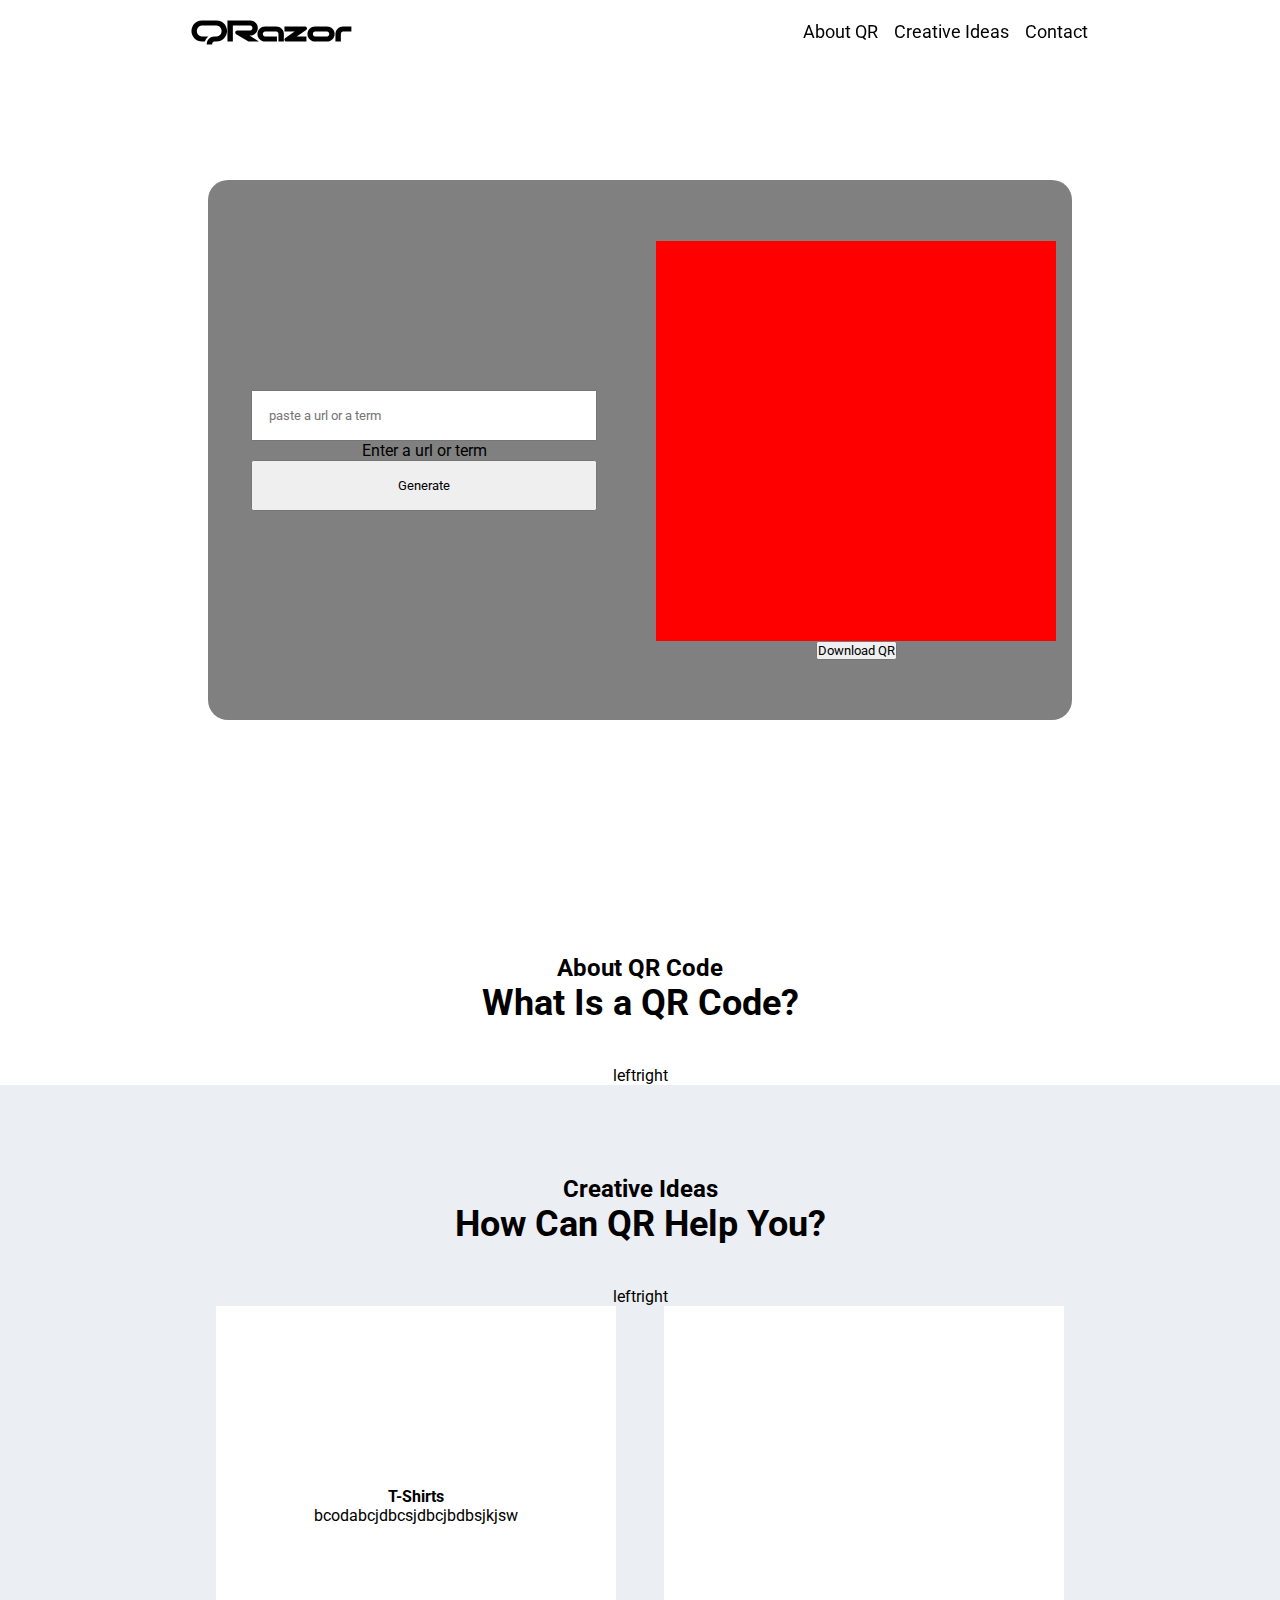
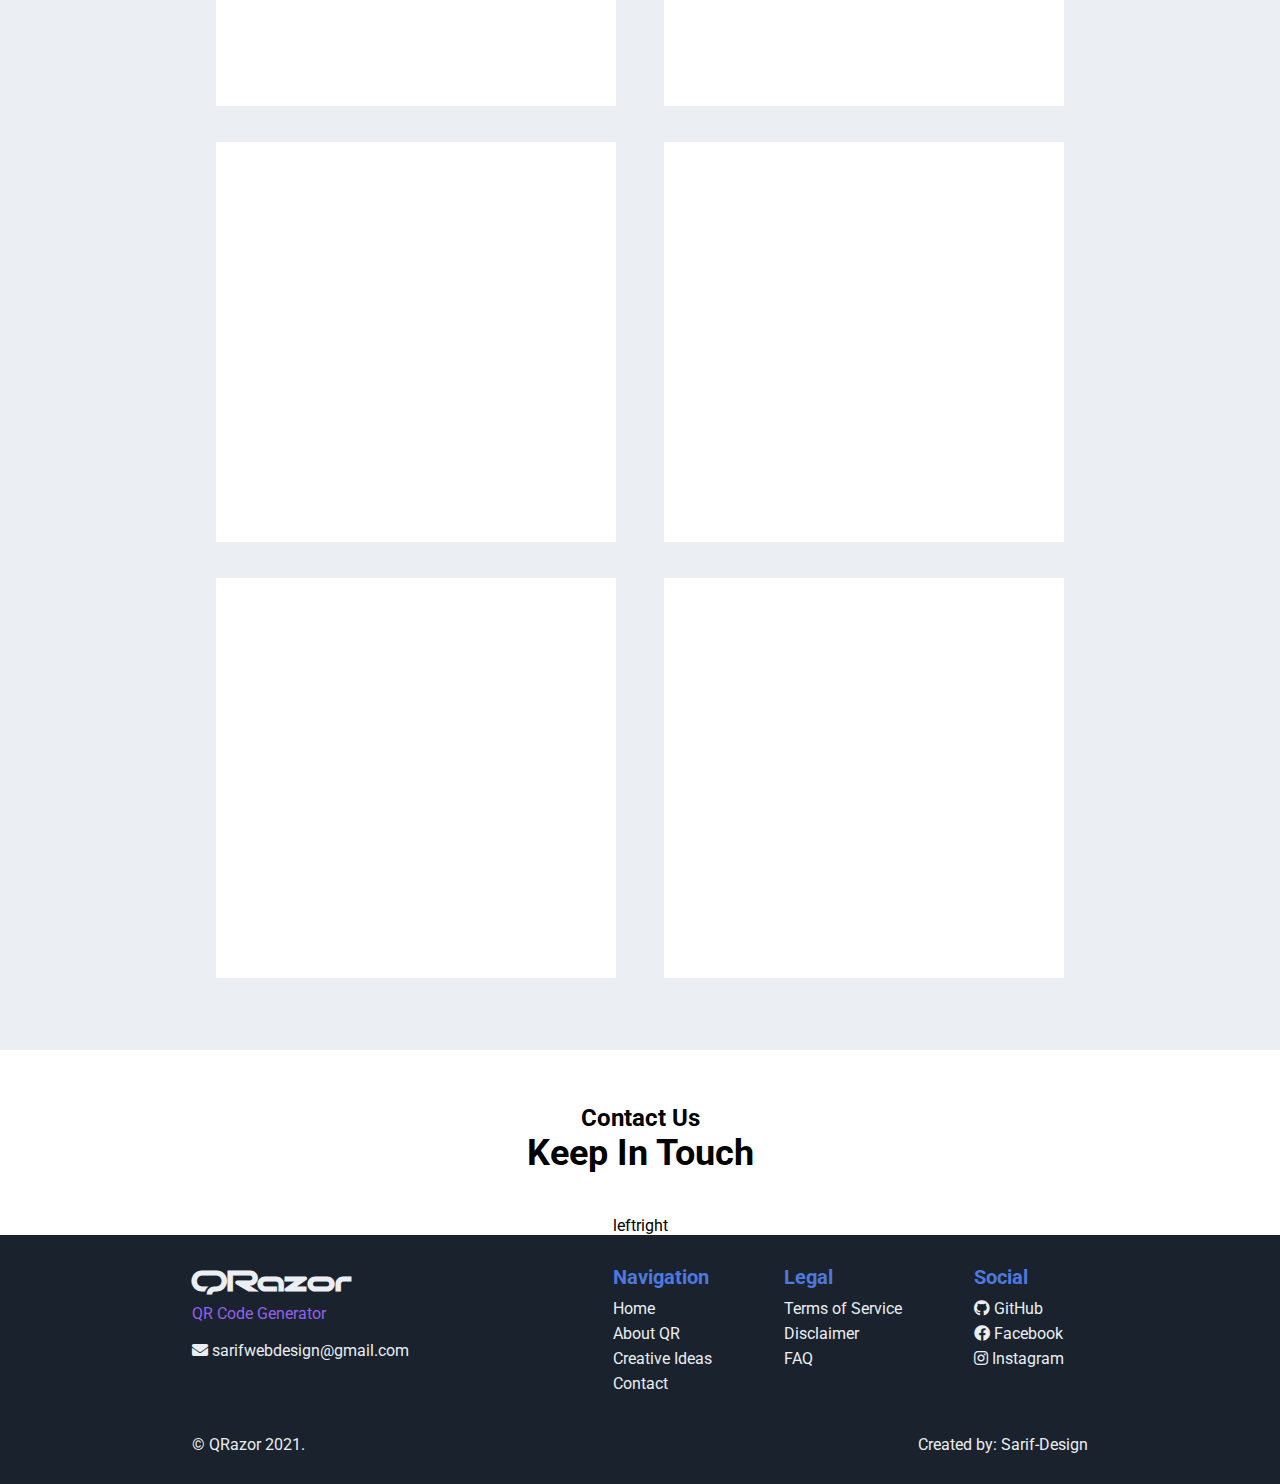
==== index.html @ 2ab65b33 "v1.1.3 working on a general page layout" ====
<!DOCTYPE html>
<html lang="en">
<head>
  <meta charset="utf-8">
  <meta name="description" content="qr code generator web service">
  <meta name="keywords" content="qr, qr code, generator, marketing, mobile">
  <meta name="author" content="Sarif Design">
  <meta name="viewport" content="width=device-width, initial-scale=1.0">
  <meta http-equiv="X-UA-Compatible" content="ie=edge">
  <script src="js/main.js" defer></script>
  <script src="js/smoothscrollpolyfills.min.js"></script>
  <link href="icons/css/all.css" rel="stylesheet">
  <link rel="preconnect" href="https://fonts.googleapis.com">
  <link rel="preconnect" href="https://fonts.gstatic.com" crossorigin>
  <link href="https://fonts.googleapis.com/css2?family=Roboto:wght@100;300;400;500;700;900&display=swap" rel="stylesheet">
  <title>QRazor | Your free QR code generator</title>
  <link rel="shortcut icon" type="image/jpg" href="img/favicon.png"/>
  <link rel="stylesheet" href="css/style.css">
</head>
<body>

<!-- header -->
<header>
  <div class="container">
    <div class="navbar-container">
      <a href="#">
        <h2 class="logo">QRazor</h2>
      </a>
      <nav>
        <ul>
          <li><a href="#about">About QR</a></li>
          <li><a href="#ideas">Creative Ideas</a></li>
          <li><a href="#contact">Contact</a></li>
        </ul>
      </nav>
    </div>
  </div>
</header>
<!-- header END -->

<!-- hero -->
<section class="hero-section">
  <div class="container-2">
    <div class="hero-inner">
      <div class="generator">
        <div class="gen-left">
          <input type="text" name="user-input" placeholder="paste a url or a term" />
          <p>Enter a url or term</p>
          <input type="submit" value="Generate" />
        </div>
        <div class="gen-right">
          <div class="qr"></div>
          <button>Download QR</button>
        </div>
      </div>
    </div>
  </div>
</section>
<!-- hero END -->

<!-- about -->
<section class="about-section" id="about">
  <div class="container">
    <div class="section-title">
      <h5>About QR Code</h5>
      <h4>What Is a QR Code?</h4>
    </div>
    <div class="double-container">
      <div class="half">left</div>
      <div class="half">right</div>
    </div>
  </div>
</section>
<!-- about END -->

<!-- ideas -->
<section class="ideas-section" id="ideas">
  <div class="container">
    <div class="section-title">
      <h5>Creative Ideas</h5>
      <h4>How Can QR Help You?</h4>
    </div>
    <div class="double-container">
      <div class="half">left</div>
      <div class="half">right</div>
    </div>
    <div class="ideas-container">
      <div class="idea-box">
        <div class="idea-box-img">

        </div>
        <h4>T-Shirts</h4>
        <p>bcodabcjdbcsjdbcjbdbsjkjsw</p>
      </div>
      <div class="idea-box"></div>
      <div class="idea-box"></div>
      <div class="idea-box"></div>
      <div class="idea-box"></div>
      <div class="idea-box"></div>
    </div>
  </div>
</section>
<!-- ideas END -->

<!-- contact -->
<section class="contact-section" id="contact">
  <div class="container">
    <div class="section-title">
      <h5>Contact Us</h5>
      <h4>Keep In Touch</h4>
    </div>
    <div class="double-container">
      <div class="half">left</div>
      <div class="half">right</div>
    </div>
  </div>
</section>
<!-- contact END -->

<!-- footer -->
<footer>
  <div class="container">
    <div class="footer-row">
      <div class="footer-box-smaller">
        <a href="#">
          <h4 class="footer-logo">QRazor</h4>
        </a>
        <p class="footer-description">QR Code Generator</p>
        <p><i class="fas fa-envelope"></i> sarifwebdesign@gmail.com</p>
      </div>
      <div class="footer-box-bigger">
        <div class="footer-bigger-row">

        </div>
        <div class="footer-bigger-row">
          <div class="footer-bigger-box">
            <h4>Navigation</h4>
            <ul>
              <li><a href="#">Home</a></li>
              <li><a href="#about">About QR</a></li>
              <li><a href="#ideas">Creative Ideas</a></li>
              <li><a href="#contact">Contact</a></li>
            </ul>
          </div>
          <div class="footer-bigger-box">
            <h4>Legal</h4>
            <ul>
              <li><a href="terms.html">Terms of Service</a></li>
              <li><a href="disclaimer.html">Disclaimer</a></li>
              <li><a href="faq.html">FAQ</a></li>
            </ul>
          </div>
          <div class="footer-bigger-box">
            <h4>Social</h4>
            <ul>
              <li><a href="#"><i class="fab fa-github"></i> GitHub</a></li>
              <li><a href="#"><i class="fab fa-facebook"></i> Facebook</a></li>
              <li><a href="#"><i class="fab fa-instagram"></i> Instagram</a></li>
            </ul>
          </div>
        </div>
      </div>
    </div>
    <div class="footer-row-2">
      <p>&copy; QRazor 2021.</p>
      <p>Created by: Sarif-Design</p>
    </div>
  </div>
</footer>
<!-- footer END -->
</body>
</html>
---- css/style.css ----
@font-face {
   font-family: 'Moonhouse' ;
   src: url('../fonts/moonhouse.ttf') format('truetype');
}

/*
colors:

blue: #4f78de;
purple: #9361eb;

dark(black): #19222d;
middle: #1f2937;
light: #2a384b;

almost-white: #ebeef2;
*/

* {
  margin: 0px;
  padding: 0px;
  box-sizing: border-box;
  font-family: 'Roboto', sans-serif;
}

ul {
  list-style: none;
}

a {
  text-decoration: none;
}

/* general */
.container {
	max-width: 70%;
  margin: 0 auto;
}

.container-2 {
  max-width: 70%;
  margin: 0 auto;
  height: 100vh;
  display: flex;
  justify-content: center;
  align-items: center;
}

.double-container {
  width: 100%;
  display: flex;
  justify-content: center;
  align-items: center;
}

.section-title {
  width: 100%;
  text-align: center;
  padding: 54px 0px 42px;
}

.section-title h5 {
  font-size: 24px;
}

.section-title h4 {
  font-size: 36px;
}
/* general END */

/* header */
header {
  width: 100%;
  position: fixed;
  top: 0px;
  left: 0px;
  z-index: 1000;
}

.navbar-container {
  width: 100%;
  display: flex;
  justify-content: space-between;
  align-items: center;
  padding: 15px 0px;
}

.logo {
  font-family: 'Moonhouse', sans-serif;
  font-size: 36px;
  color: #000;
}

nav ul {
  display: flex;
}

nav ul li {
  position: relative;
  margin-left: 16px;
  transition: 0.5s;
}

nav ul li::after {
  content: '';
  position: absolute;
  bottom: -6px;
  left: 0px;
  width: 0%;
  height: 3px;
  background-color: red;
  transition: 0.5s;
}

nav ul li a {
  color: #000;
  font-size: 18px;
  transition: 0.5s;
}

nav ul li:hover::after {
  width: 100%;
}

nav ul li:hover a {
  color: red;
}
/* header END */

/* hero section */
.hero-section {
  width: 100%;
  min-height: 100vh;
  position: relative;
}

.hero-inner {
  width: 100%;
  display: flex;
  justify-content: center;
  align-items: center;
  height: 80vh;
  margin: 0px 16px;
}

.generator {
  width: 100%;
  height: 60vh;
  background-color: grey;
  border-radius: 20px;
  display: flex;
  align-items: center;
}

.gen-left,
.gen-right {
  width: 50%;
  height: 100%;
  display: flex;
  justify-content: center;
  align-items: center;
  flex-direction: column;
}

.gen-left input {
  width: 80%;
  padding: 16px;
}

.qr {
  height: 400px;
  width: 400px;
  background-color: red;
}
/* hero section END */

/* about */

/* about END */

/* ideas */
.ideas-section {
  background-color: #ebeef2;
  padding: 36px 0px 36px;
}

.ideas-container {
  width: 100%;
  display: flex;
  justify-content: space-around;
  flex-wrap: wrap;
}

.idea-box {
  width: 400px;
  height: 400px;
  margin-bottom: 36px;
  display: flex;
  justify-content: center;
  align-items: center;
  flex-direction: column;
  transition: 0.4s;
  background-color: #fff;
}

.idea-box:hover {
  transform: scale(1.1);
  box-shadow: 0px 6px 12px rgba(0,0,0,0.5);
}
/* ideas END */

/* footer */
footer {
  padding: 30px 0px;
  background-color: #19222d;
}

.footer-logo {
  font-size: 36px;
  color: #ebeef2;
  font-family: 'Moonhouse', sans-serif;
  margin-bottom: 6px;
}

.footer-row {
  width: 100%;
  display: flex;
  margin-bottom: 36px;
}

.footer-box-smaller {
  width: 33%;
}

.footer-box-smaller p {
  color: #ebeef2;
}

.footer-box-smaller p.footer-description {
  color: #9361eb;
  margin-bottom: 18px;
}

.footer-box-bigger {
  width: calc(100% - 33%);
}

.footer-bigger-row {
  display: flex;
  justify-content: flex-end;
}

.footer-bigger-box {
  margin-left: 24px;
  padding: 0px 24px;
}

.footer-bigger-box h4 {
  color: #4f78de;
  margin-bottom: 10px;
  font-size: 20px;
}

.footer-bigger-box ul li {
  margin-bottom: 6px;
}

.footer-bigger-box ul li a {
  color: #ebeef2;
  transition: 0.4s;
}

.footer-bigger-box ul li:hover a {
  color: #9361eb;
}

.footer-row-2 {
  width: 100%;
  display: flex;
  justify-content: space-between;
}

.footer-row-2 p {
  color: #ebeef2;
}
/* footer END */


/* media queries */
@media (max-width:1145px){
  .footer-row {
    flex-direction: column;
  }

  .footer-box-bigger {
    width: 100%;
  }

  .footer-box-smaller {
    margin-bottom: 42px;
    width: 100%;
  }

  .footer-bigger-row {
    justify-content: flex-start;
  }

  .footer-bigger-box {
    margin-left: 0px;
    margin-right: 24px;
    padding-left: 0px;
  }
}

@media (max-width:680px){
  .footer-bigger-row {
    flex-direction: column;
  }

  .footer-bigger-box {
    margin-bottom: 24px;
  }
}
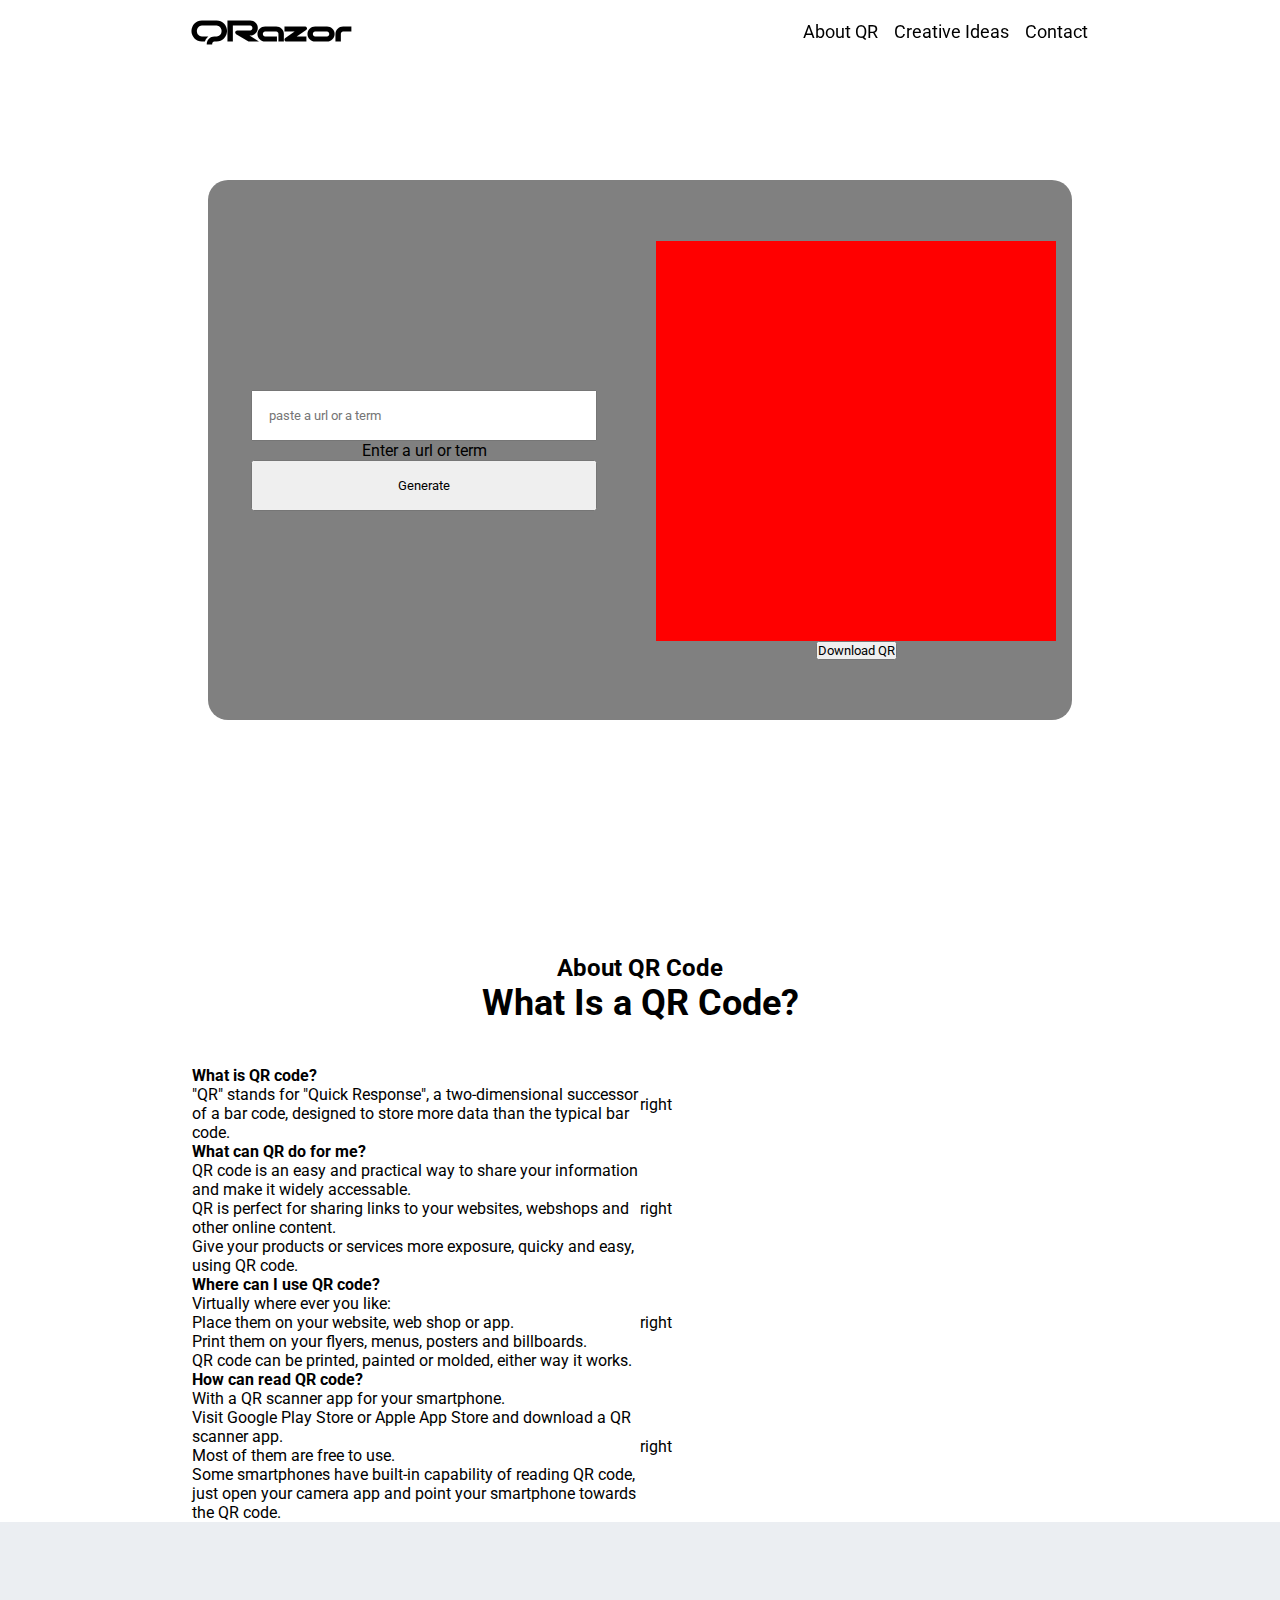
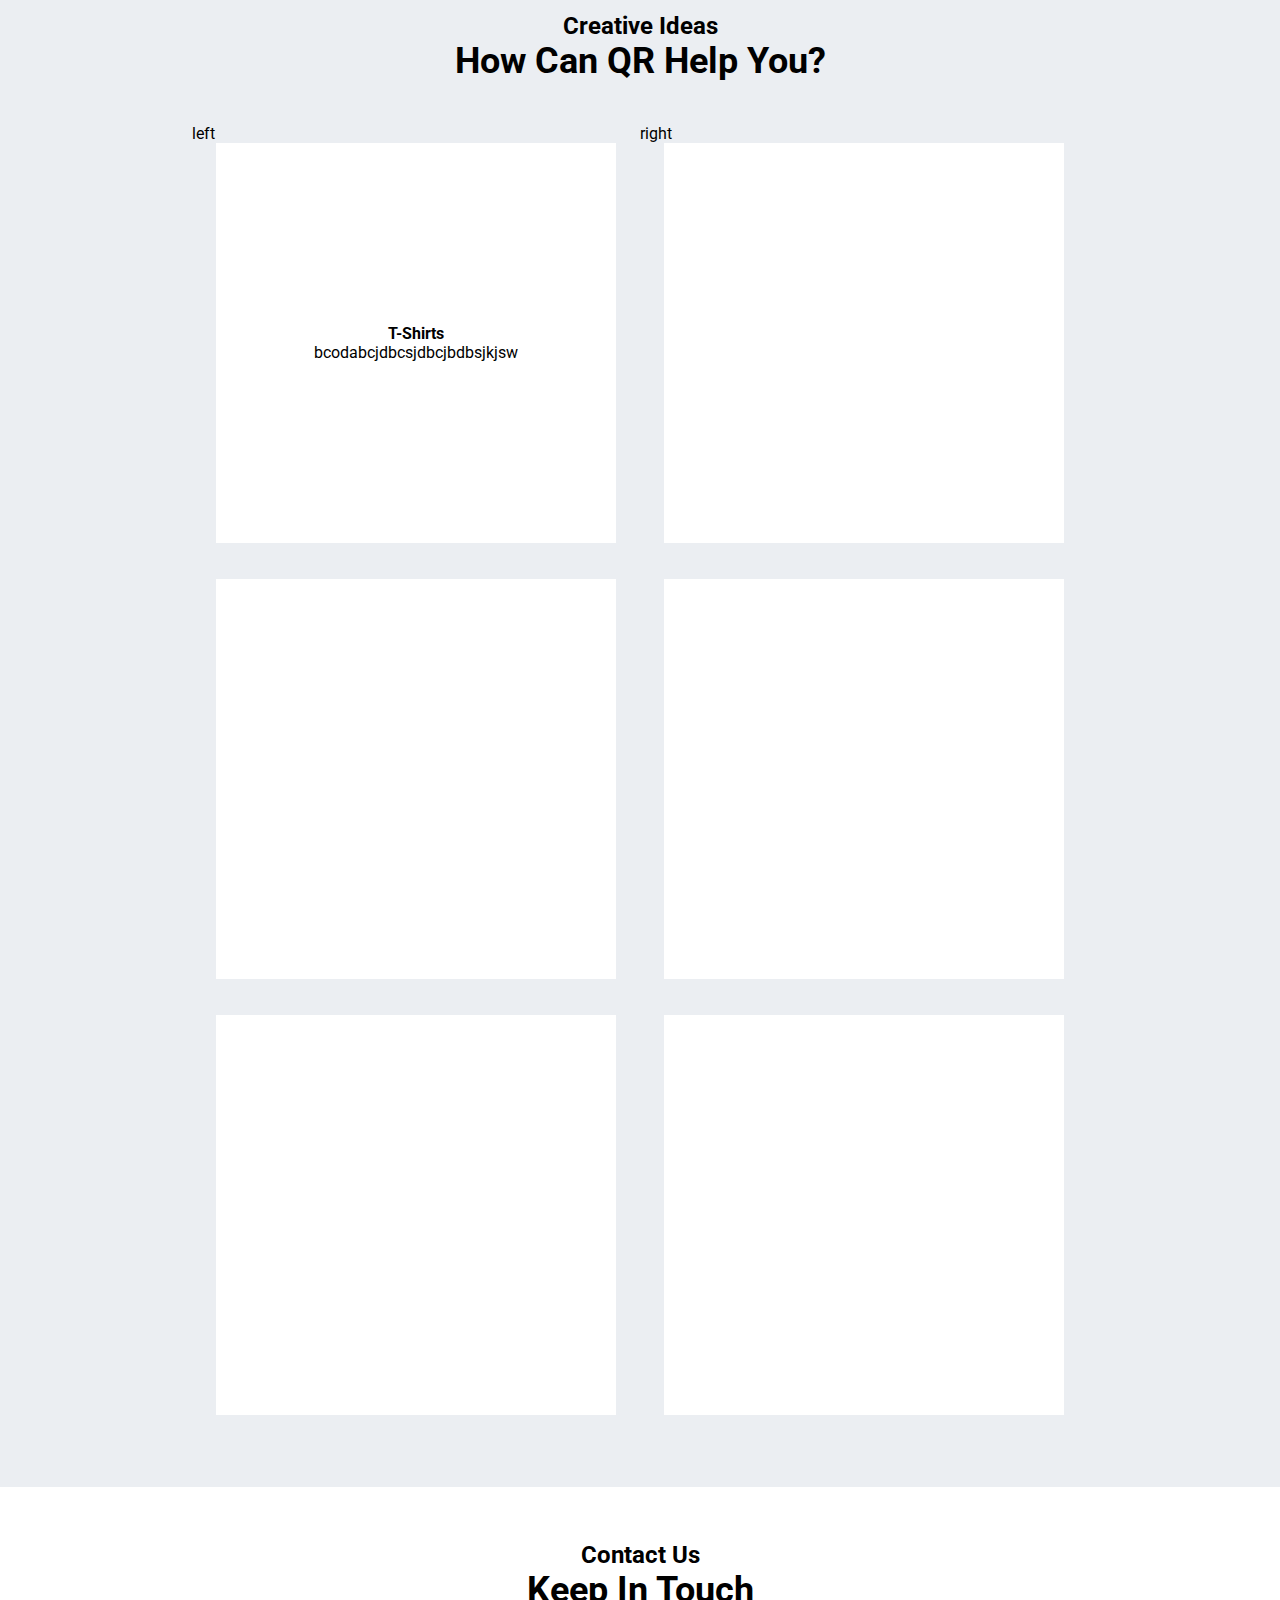
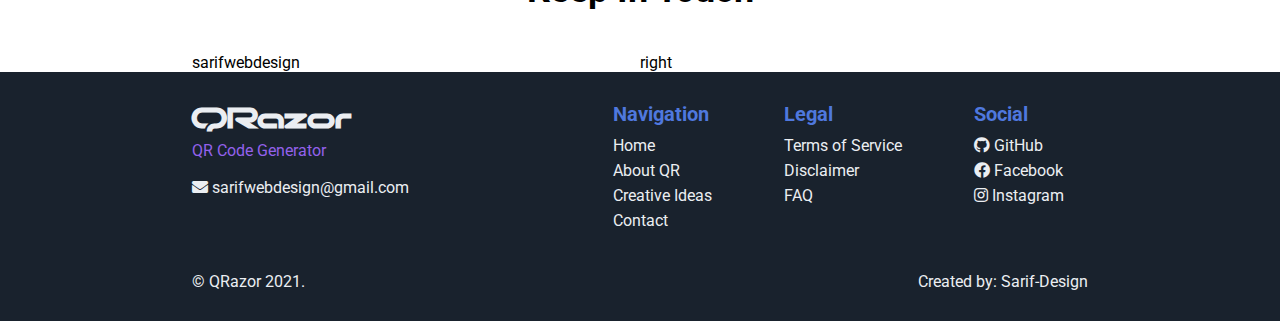
==== commit 1631a00a: "v1.1.4 working on about section" ====
--- a/index.html
+++ b/index.html
@@ -66,7 +66,53 @@
       <h4>What Is a QR Code?</h4>
     </div>
     <div class="double-container">
-      <div class="half">left</div>
+      <div class="half">
+        <h4>What is QR code?</h4>
+        <p>
+          "QR" stands for "Quick Response", a two-dimensional successor of a bar code,
+          designed to store more data than the typical bar code.
+        </p>
+      </div>
+      <div class="half">right</div>
+    </div>
+    <div class="double-container">
+      <div class="half">
+        <h4>What can QR do for me?</h4>
+        <p>
+          QR code is an easy and practical way to share your information and make it widely accessable.
+        </p>
+        <p>
+          QR is perfect for sharing links to your websites, webshops and other online content.
+        </p>
+        <p>
+          Give your products or services more exposure, quicky and easy, using QR code.
+        </p>
+      </div>
+      <div class="half">right</div>
+    </div>
+    <div class="double-container">
+      <div class="half">
+        <h4>Where can I use QR code?</h4>
+        <p>
+          Virtually where ever you like:<br />
+          Place them on your website, web shop or app.<br />
+          Print them on your flyers, menus, posters and billboards.<br />
+          QR code can be printed, painted or molded, either way it works.
+        </p>
+      </div>
+      <div class="half">right</div>
+    </div>
+    <div class="double-container">
+      <div class="half">
+        <h4>How can  read QR code?</h4>
+        <p>
+          With a QR scanner app for your smartphone.<br />
+          Visit Google Play Store or Apple App Store and download a QR scanner app.<br />
+          Most of them are free to use.<br />
+          Some smartphones have built-in capability of reading QR code, just open your camera app and point your
+          smartphone towards the QR code.
+        </p>
+      </div>
       <div class="half">right</div>
     </div>
   </div>
@@ -81,7 +127,9 @@
       <h4>How Can QR Help You?</h4>
     </div>
     <div class="double-container">
-      <div class="half">left</div>
+      <div class="half">
+        left
+      </div>
       <div class="half">right</div>
     </div>
     <div class="ideas-container">
@@ -110,7 +158,11 @@
       <h4>Keep In Touch</h4>
     </div>
     <div class="double-container">
-      <div class="half">left</div>
+      <div class="half">
+        <ul>
+          <li><p>sarifwebdesign</p></li>
+        </ul>
+      </div>
       <div class="half">right</div>
     </div>
   </div>
--- a/css/style.css
+++ b/css/style.css
@@ -51,6 +51,10 @@
   display: flex;
   justify-content: center;
   align-items: center;
+}
+
+.half {
+  width: 50%;
 }
 
 .section-title {
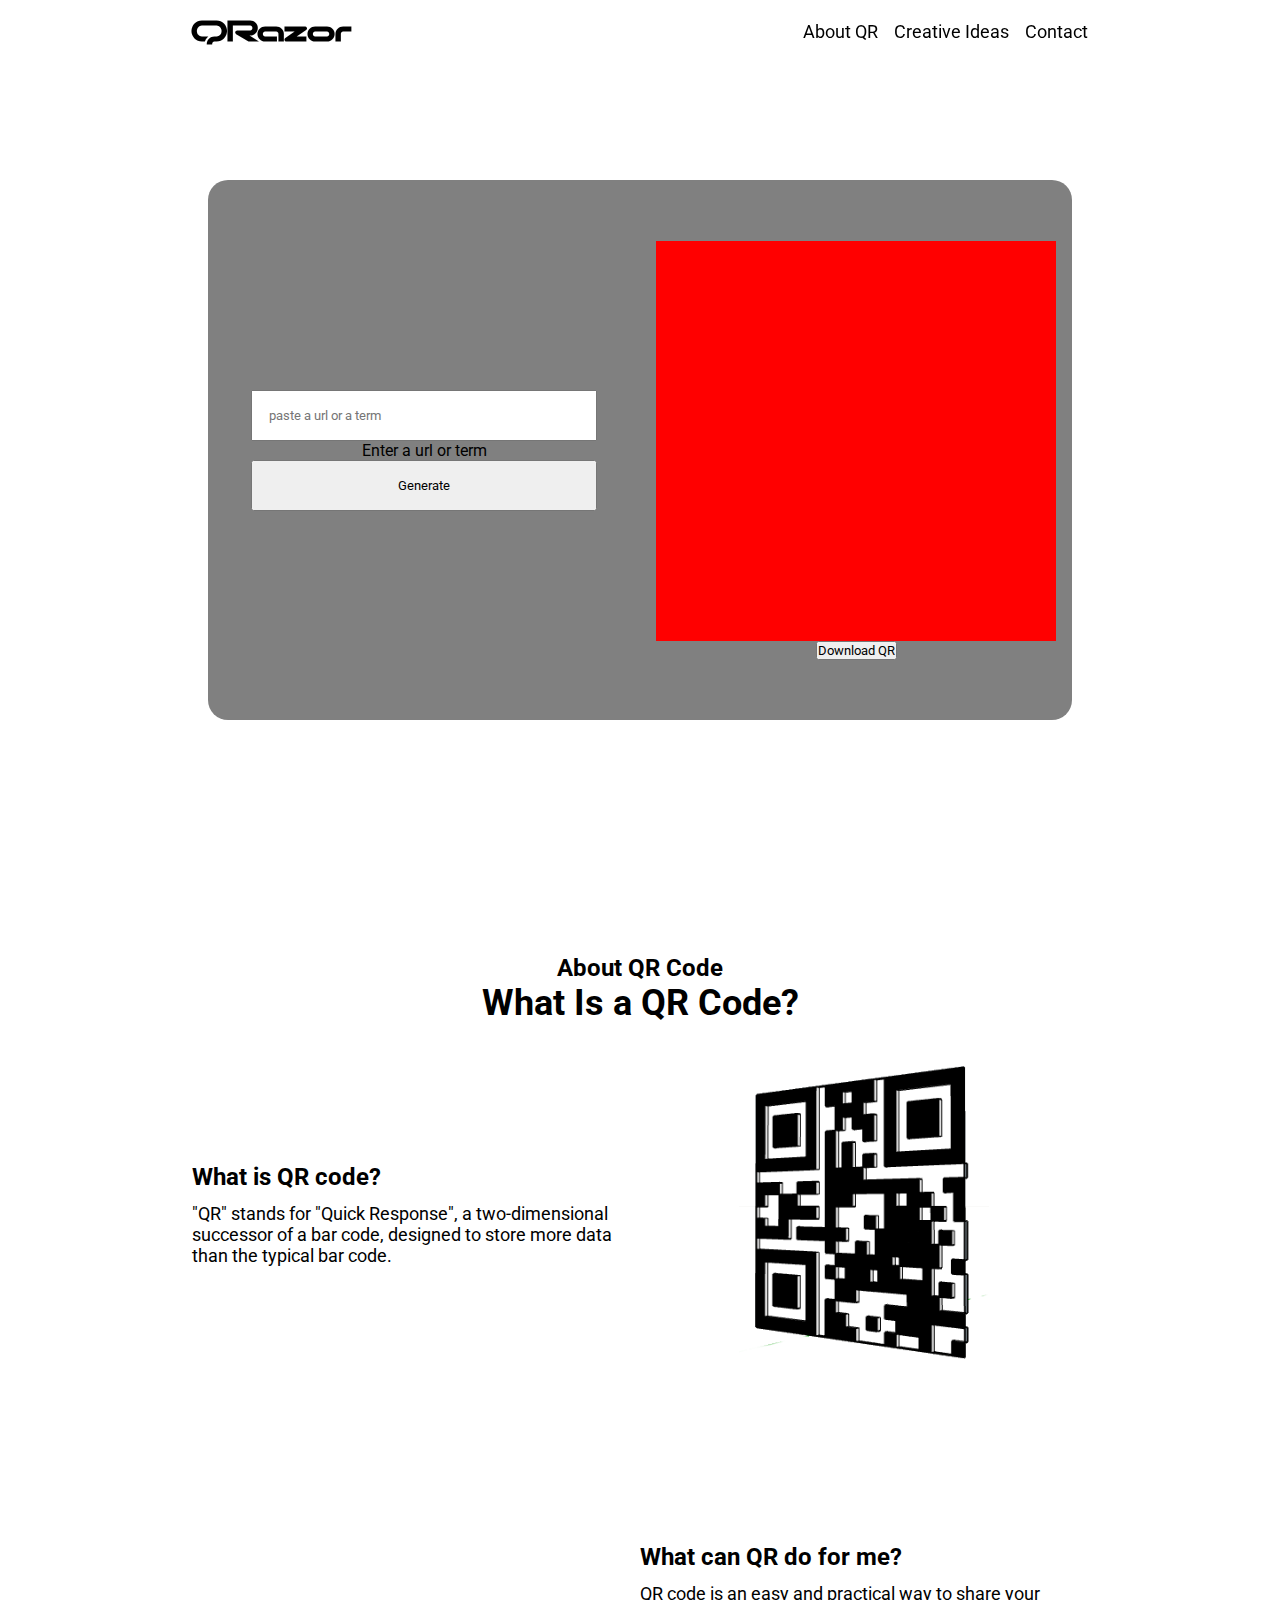
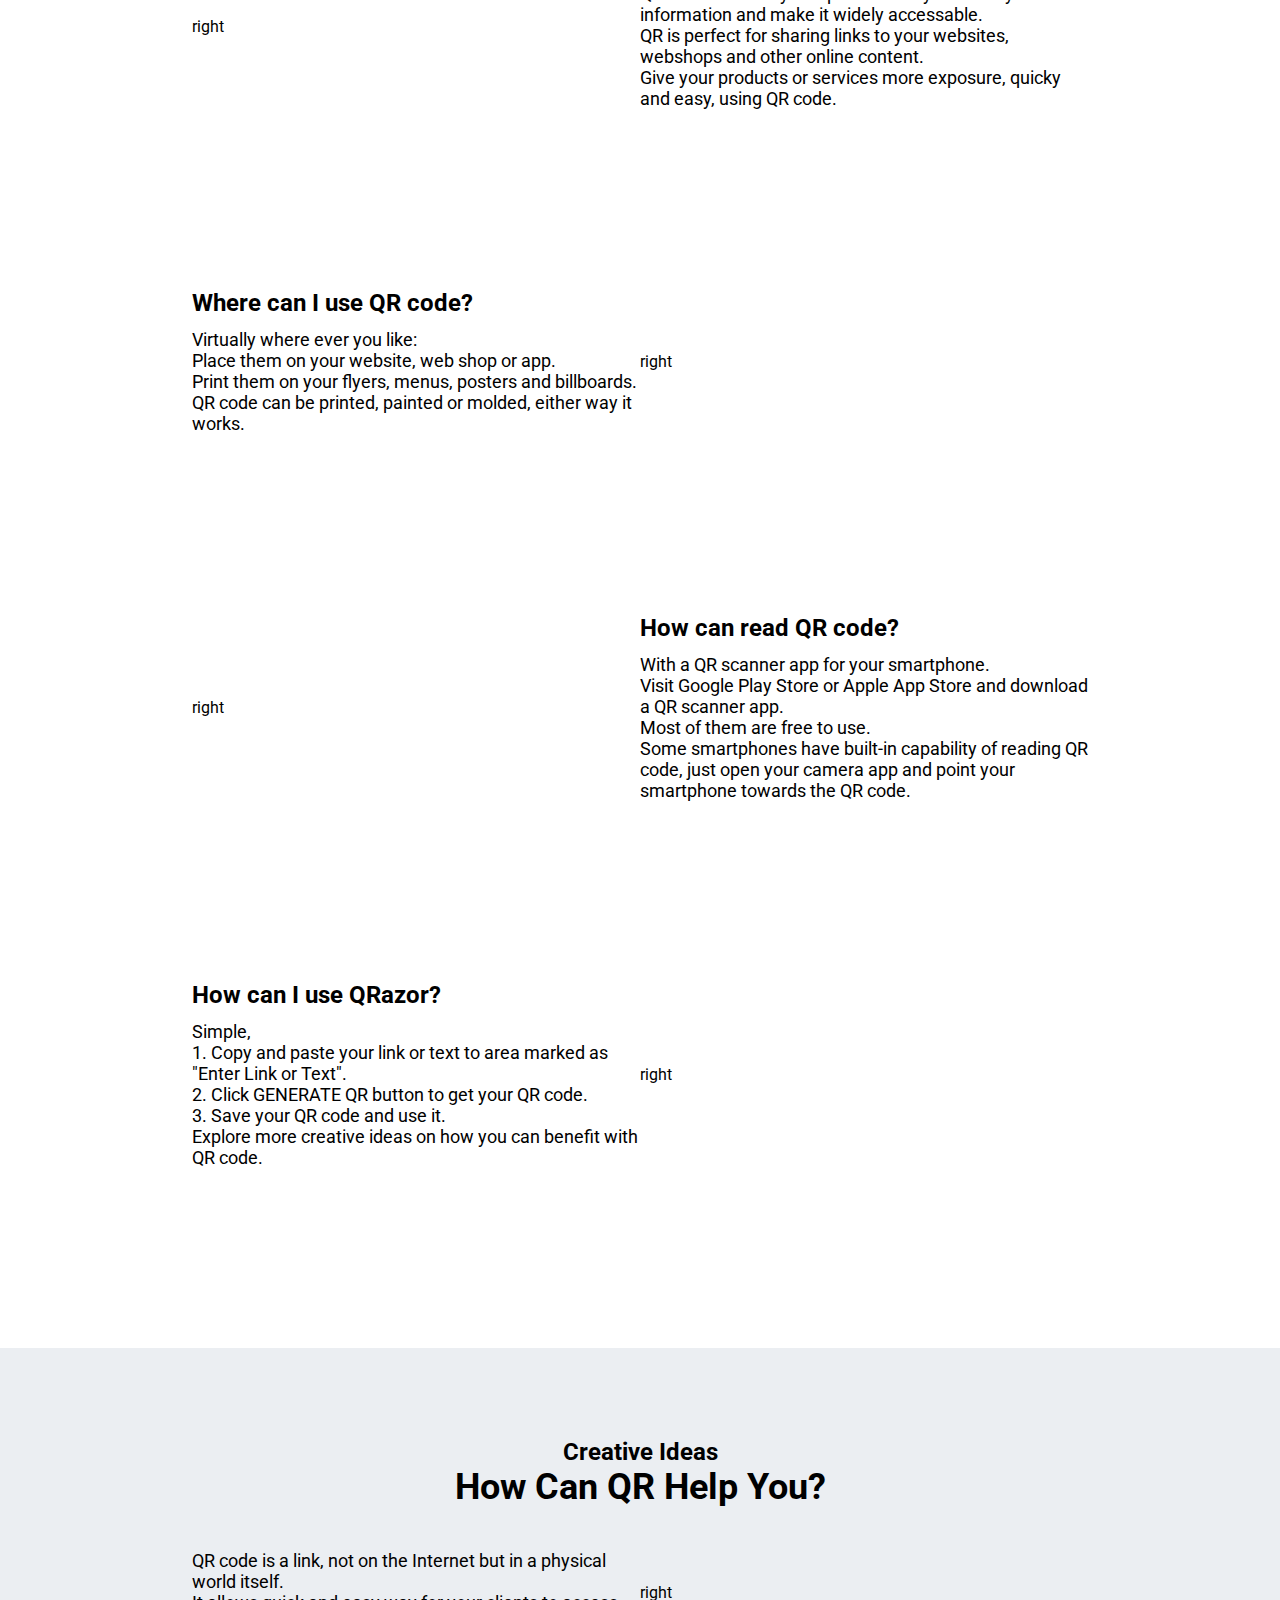
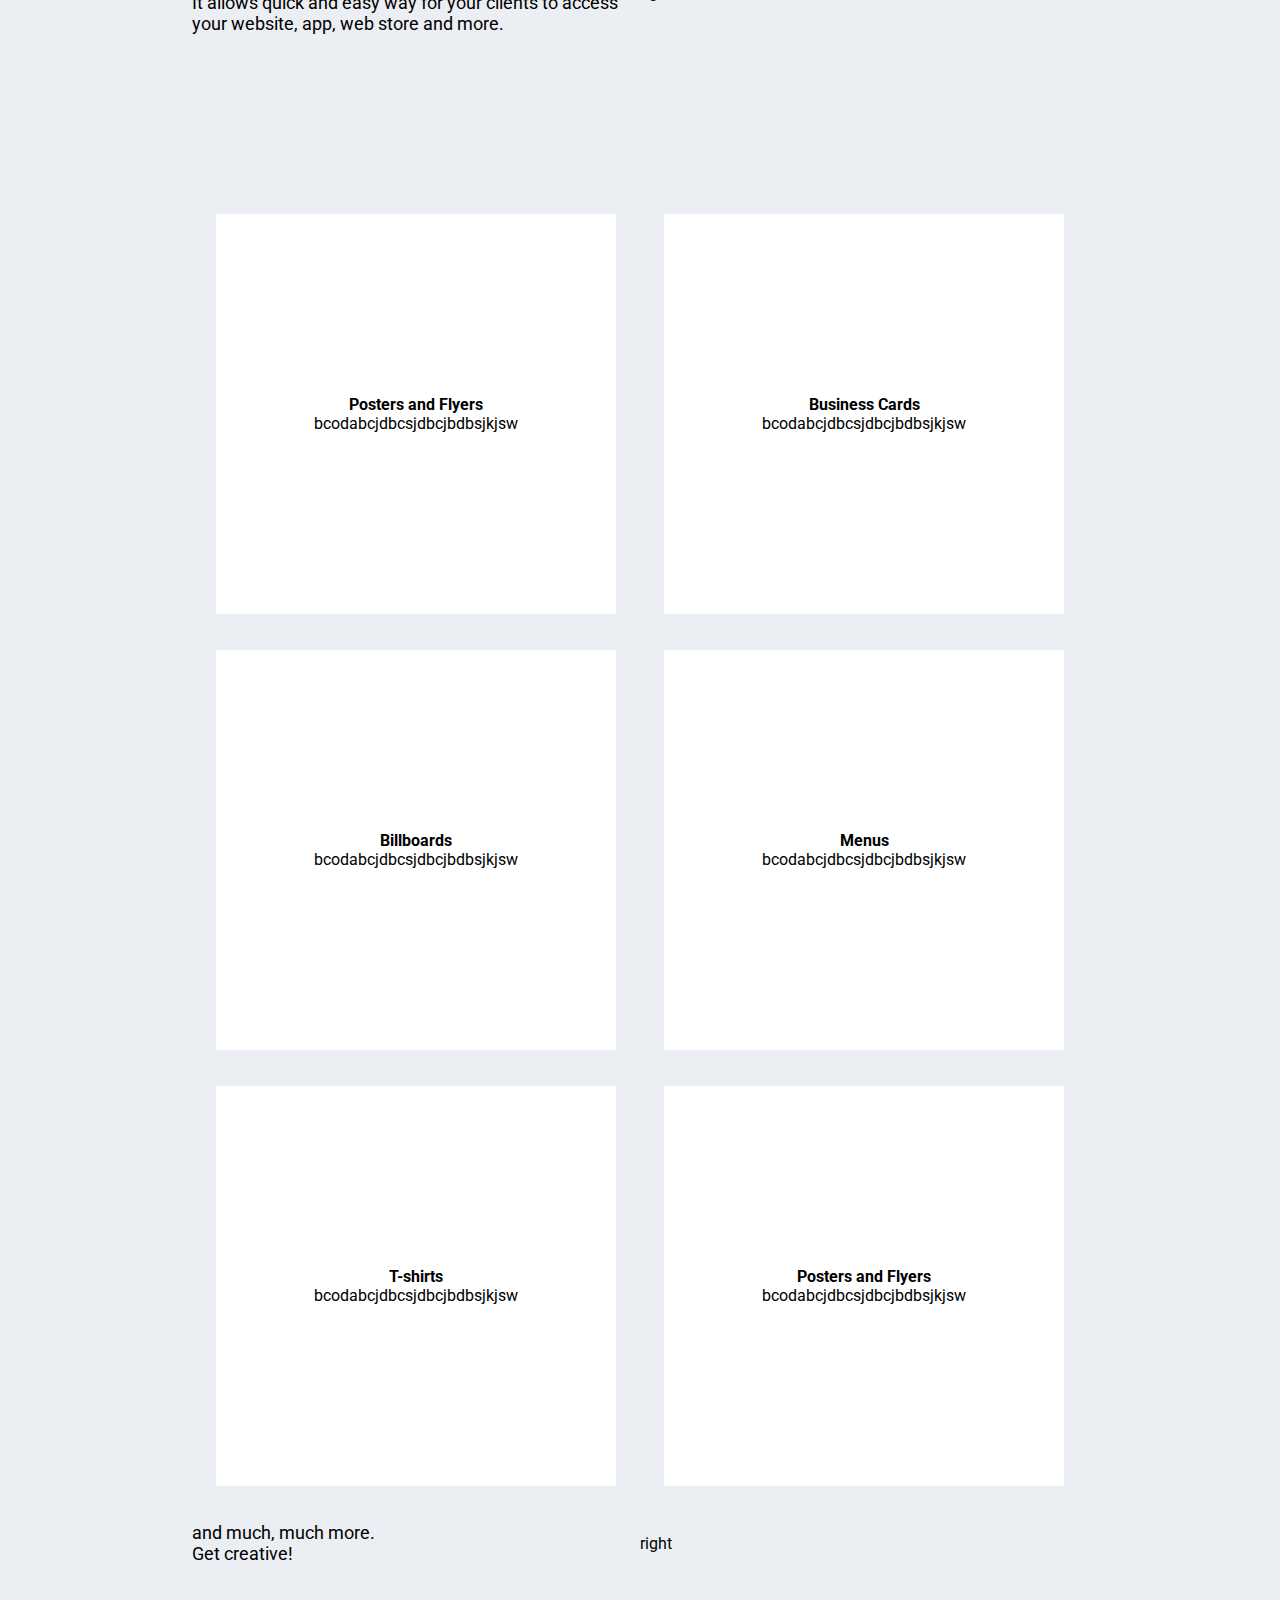
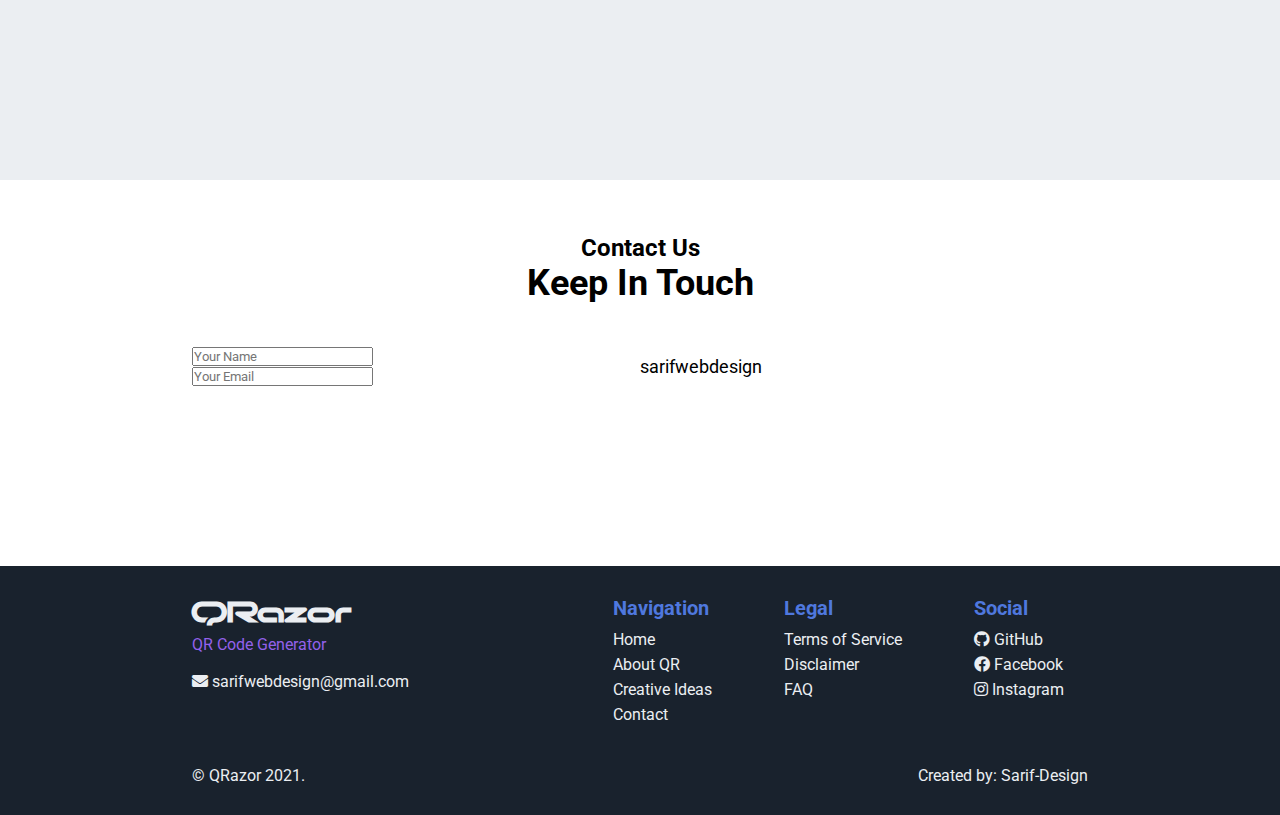
==== commit 695d12f1: "v1.1.5 added disclaimer and terms pages" ====
--- a/index.html
+++ b/index.html
@@ -73,9 +73,13 @@
           designed to store more data than the typical bar code.
         </p>
       </div>
-      <div class="half">right</div>
-    </div>
-    <div class="double-container">
+      <div class="half">
+        <div class="half-img-container">
+          <img src="img/qr1.png" alt="qr code" />
+        </div>
+      </div>
+    </div>
+    <div class="double-container inverted">
       <div class="half">
         <h4>What can QR do for me?</h4>
         <p>
@@ -102,7 +106,7 @@
       </div>
       <div class="half">right</div>
     </div>
-    <div class="double-container">
+    <div class="double-container inverted">
       <div class="half">
         <h4>How can  read QR code?</h4>
         <p>
@@ -115,6 +119,21 @@
       </div>
       <div class="half">right</div>
     </div>
+    <div class="double-container">
+      <div class="half">
+        <h4>How can I use QRazor?</h4>
+        <p>
+          Simple,<br />
+          1. Copy and paste your link or text to area marked as "Enter Link or Text".<br />
+          2. Click GENERATE QR button to get your QR code.<br />
+          3. Save your QR code and use it.
+        </p>
+        <p>
+          Explore more creative ideas on how you can benefit with QR code.
+        </p>
+      </div>
+      <div class="half">right</div>
+    </div>
   </div>
 </section>
 <!-- about END -->
@@ -128,7 +147,13 @@
     </div>
     <div class="double-container">
       <div class="half">
-        left
+        <p>
+          QR code is a link, not on the Internet but in a physical world itself.
+        </p>
+        <p>
+          It allows quick and easy way for your clients to access your website, app, web store and more.
+        </p>
+
       </div>
       <div class="half">right</div>
     </div>
@@ -137,14 +162,55 @@
         <div class="idea-box-img">
 
         </div>
-        <h4>T-Shirts</h4>
-        <p>bcodabcjdbcsjdbcjbdbsjkjsw</p>
-      </div>
-      <div class="idea-box"></div>
-      <div class="idea-box"></div>
-      <div class="idea-box"></div>
-      <div class="idea-box"></div>
-      <div class="idea-box"></div>
+        <h4>Posters and Flyers</h4>
+        <p>bcodabcjdbcsjdbcjbdbsjkjsw</p>
+      </div>
+      <div class="idea-box">
+        <div class="idea-box-img">
+
+        </div>
+        <h4>Business Cards</h4>
+        <p>bcodabcjdbcsjdbcjbdbsjkjsw</p>
+      </div>
+      <div class="idea-box">
+        <div class="idea-box-img">
+
+        </div>
+        <h4>Billboards</h4>
+        <p>bcodabcjdbcsjdbcjbdbsjkjsw</p>
+      </div>
+      <div class="idea-box">
+        <div class="idea-box-img">
+
+        </div>
+        <h4>Menus</h4>
+        <p>bcodabcjdbcsjdbcjbdbsjkjsw</p>
+      </div>
+      <div class="idea-box">
+        <div class="idea-box-img">
+
+        </div>
+        <h4>T-shirts</h4>
+        <p>bcodabcjdbcsjdbcjbdbsjkjsw</p>
+      </div>
+      <div class="idea-box">
+        <div class="idea-box-img">
+
+        </div>
+        <h4>Posters and Flyers</h4>
+        <p>bcodabcjdbcsjdbcjbdbsjkjsw</p>
+      </div>
+    </div>
+    <div class="double-container">
+      <div class="half">
+        <p>
+          and much, much more.
+        </p>
+        <p>
+          Get creative!
+        </p>
+      </div>
+      <div class="half">right</div>
     </div>
   </div>
 </section>
@@ -159,11 +225,23 @@
     </div>
     <div class="double-container">
       <div class="half">
+        <div class="contact-form">
+          <div class="contact-form-row">
+            <div class="form-half-box">
+              <input type="text" placeholder="Your Name" />
+            </div>
+            <div class="form-half-box">
+              <input type="email" placeholder="Your Email" />
+            </div>
+          </div>
+          <div class="contact-form-row"></div>
+        </div>
+      </div>
+      <div class="half">
         <ul>
           <li><p>sarifwebdesign</p></li>
         </ul>
       </div>
-      <div class="half">right</div>
     </div>
   </div>
 </section>
@@ -205,7 +283,7 @@
           <div class="footer-bigger-box">
             <h4>Social</h4>
             <ul>
-              <li><a href="#"><i class="fab fa-github"></i> GitHub</a></li>
+              <li><a href="https://github.com/SJuras"><i class="fab fa-github"></i> GitHub</a></li>
               <li><a href="#"><i class="fab fa-facebook"></i> Facebook</a></li>
               <li><a href="#"><i class="fab fa-instagram"></i> Instagram</a></li>
             </ul>
--- a/css/style.css
+++ b/css/style.css
@@ -31,6 +31,11 @@
   text-decoration: none;
 }
 
+img {
+  width: 100%;
+  height: 100%;
+}
+
 /* general */
 .container {
 	max-width: 70%;
@@ -44,6 +49,7 @@
   display: flex;
   justify-content: center;
   align-items: center;
+  position: relative;
 }
 
 .double-container {
@@ -51,10 +57,29 @@
   display: flex;
   justify-content: center;
   align-items: center;
+  margin-bottom: 180px;
+}
+
+.inverted {
+  flex-direction: row-reverse;
 }
 
 .half {
   width: 50%;
+}
+
+.half h4 {
+  font-size: 24px;
+  margin-bottom: 12px;
+}
+
+.half p {
+  font-size: 18px;
+}
+
+.half-img-container {
+  max-width: 250px;
+  margin: 0 auto;
 }
 
 .section-title {
@@ -135,7 +160,6 @@
 .hero-section {
   width: 100%;
   min-height: 100vh;
-  position: relative;
 }
 
 .hero-inner {
@@ -145,6 +169,7 @@
   align-items: center;
   height: 80vh;
   margin: 0px 16px;
+  position: relative;
 }
 
 .generator {
@@ -154,6 +179,8 @@
   border-radius: 20px;
   display: flex;
   align-items: center;
+  position: absolute;
+  z-index: 990;
 }
 
 .gen-left,
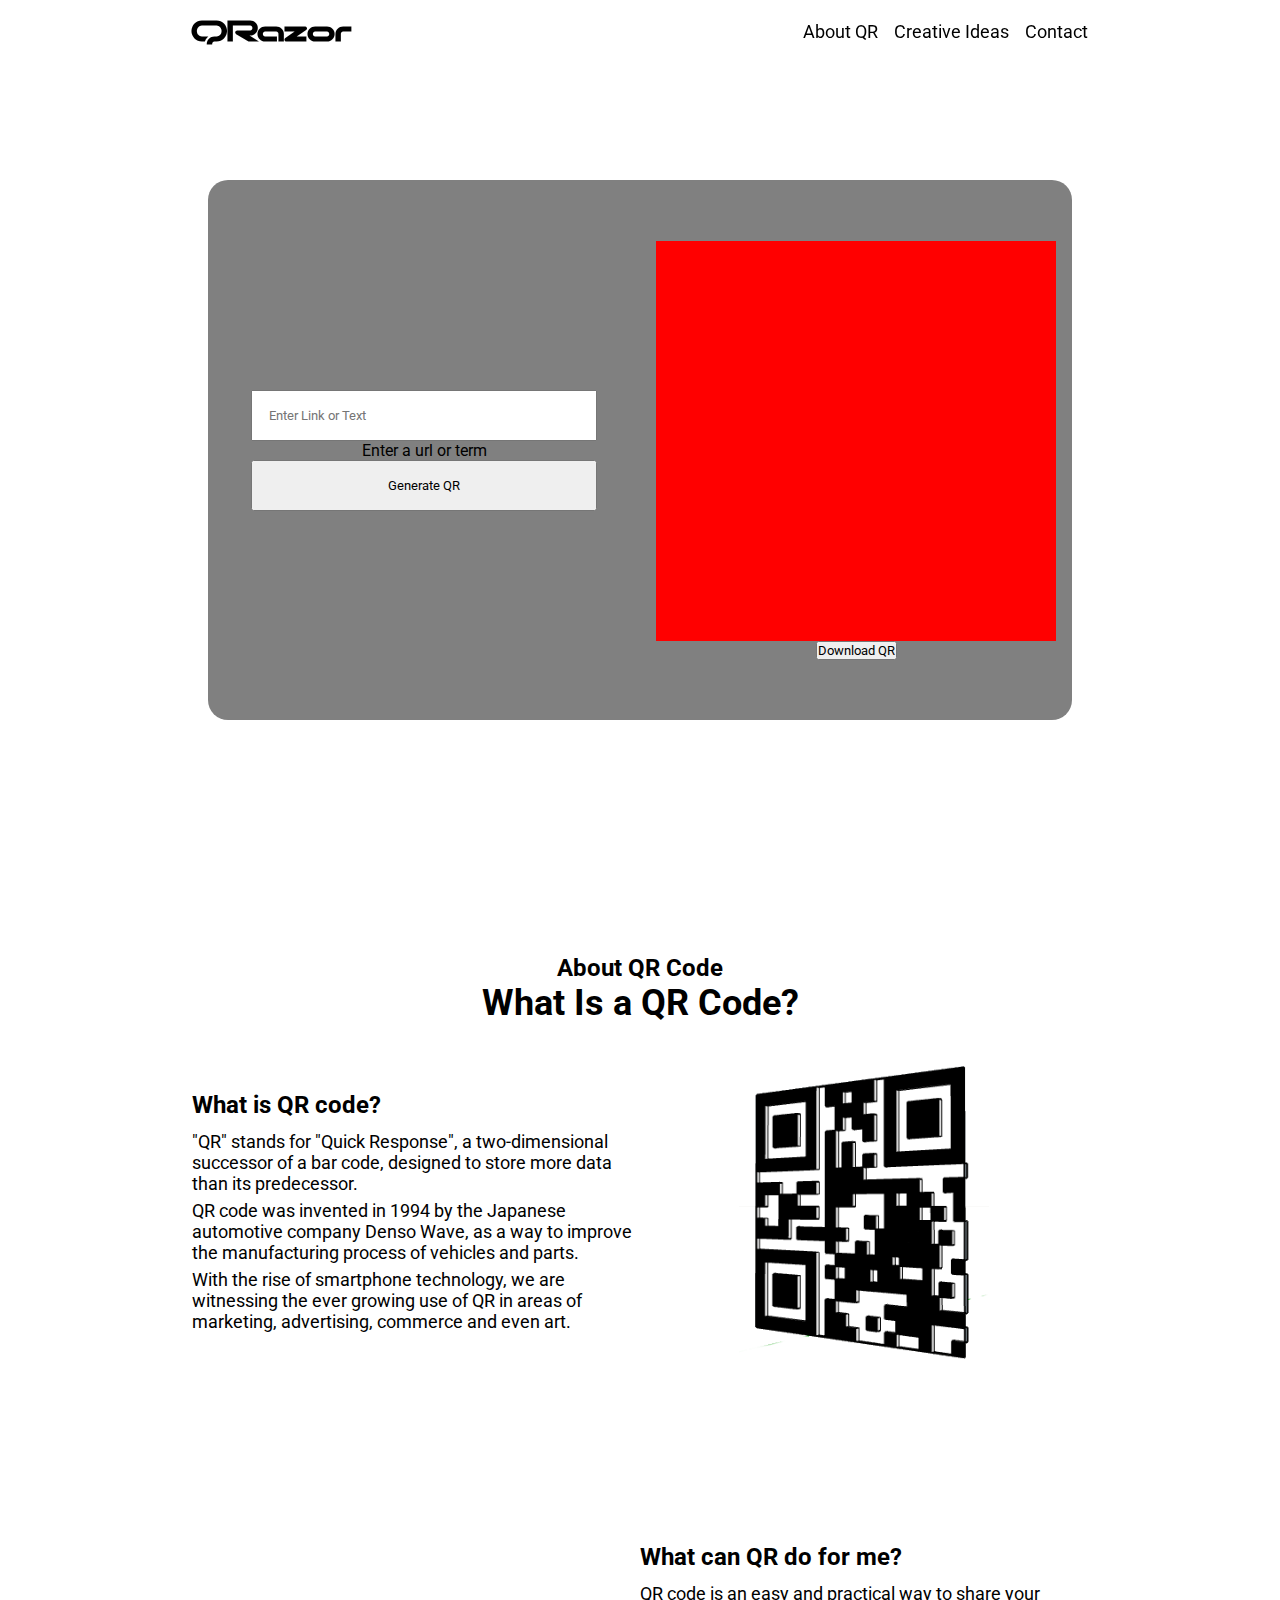
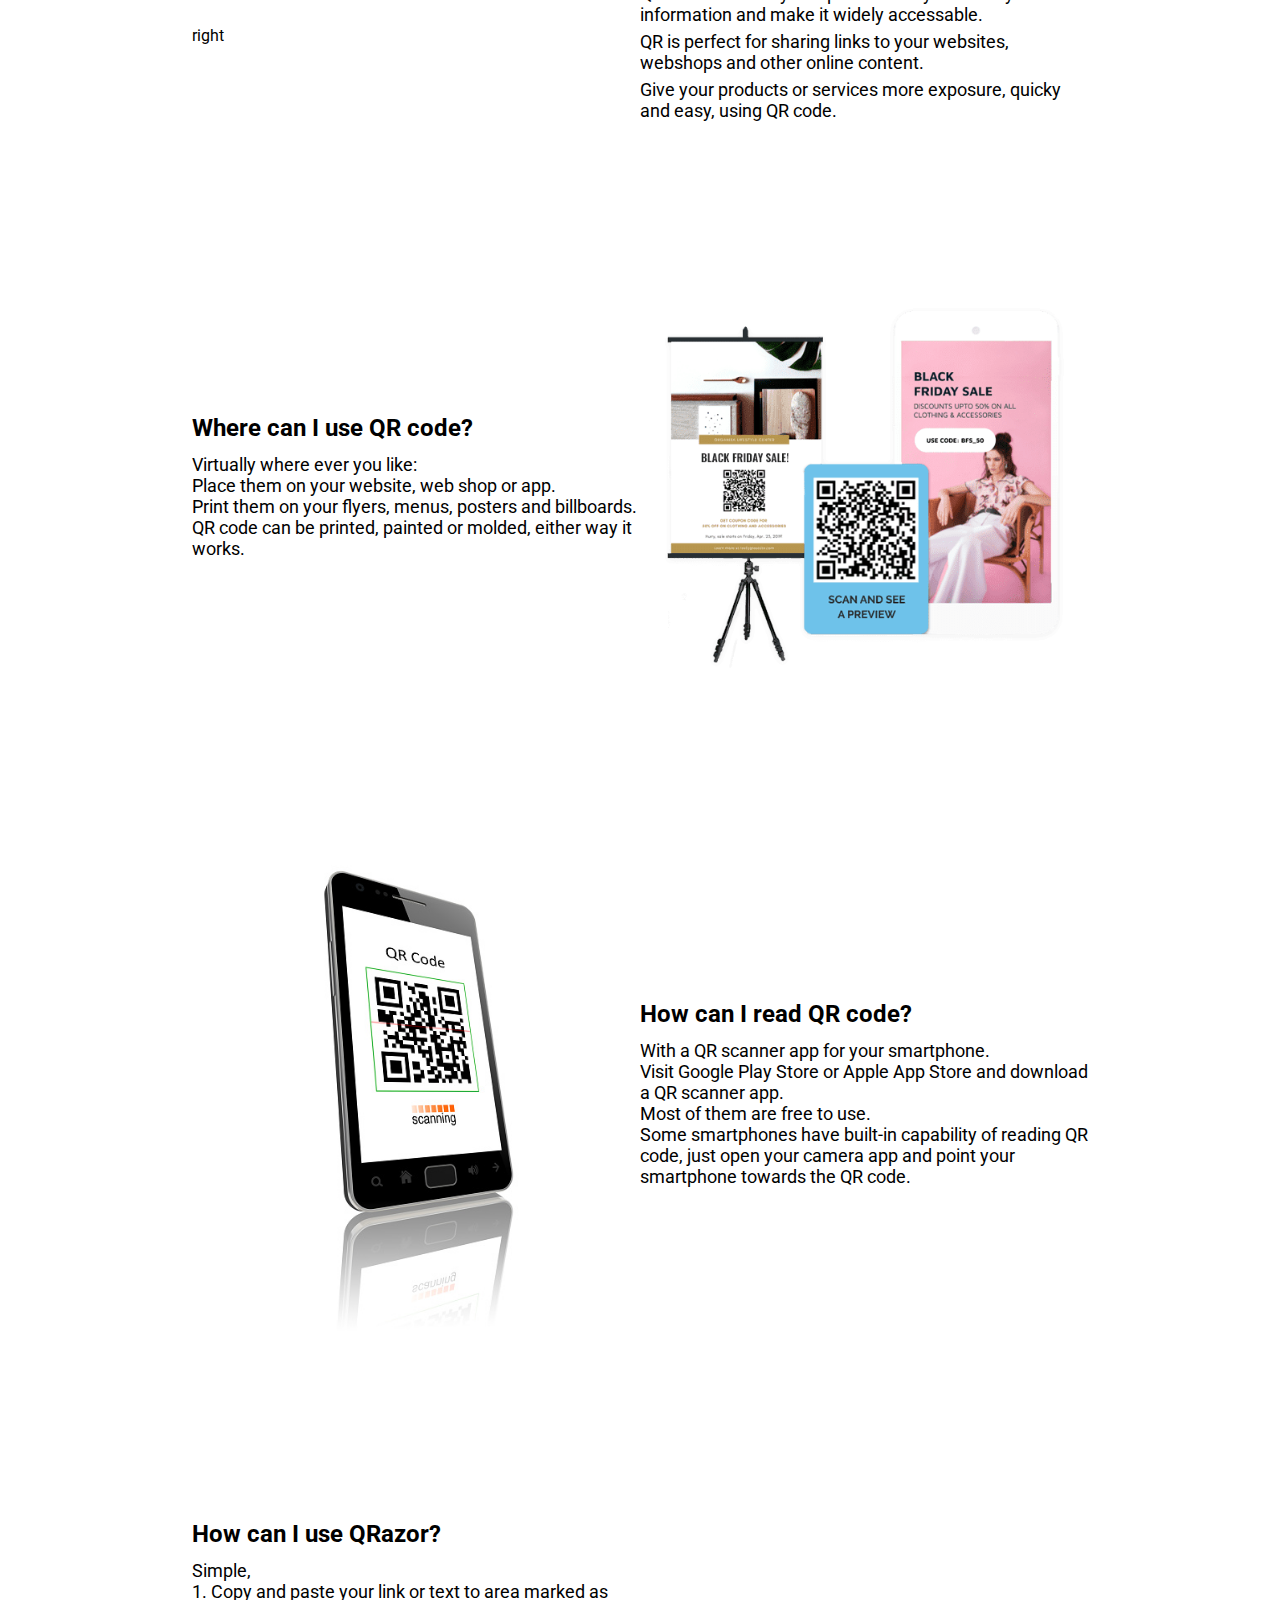
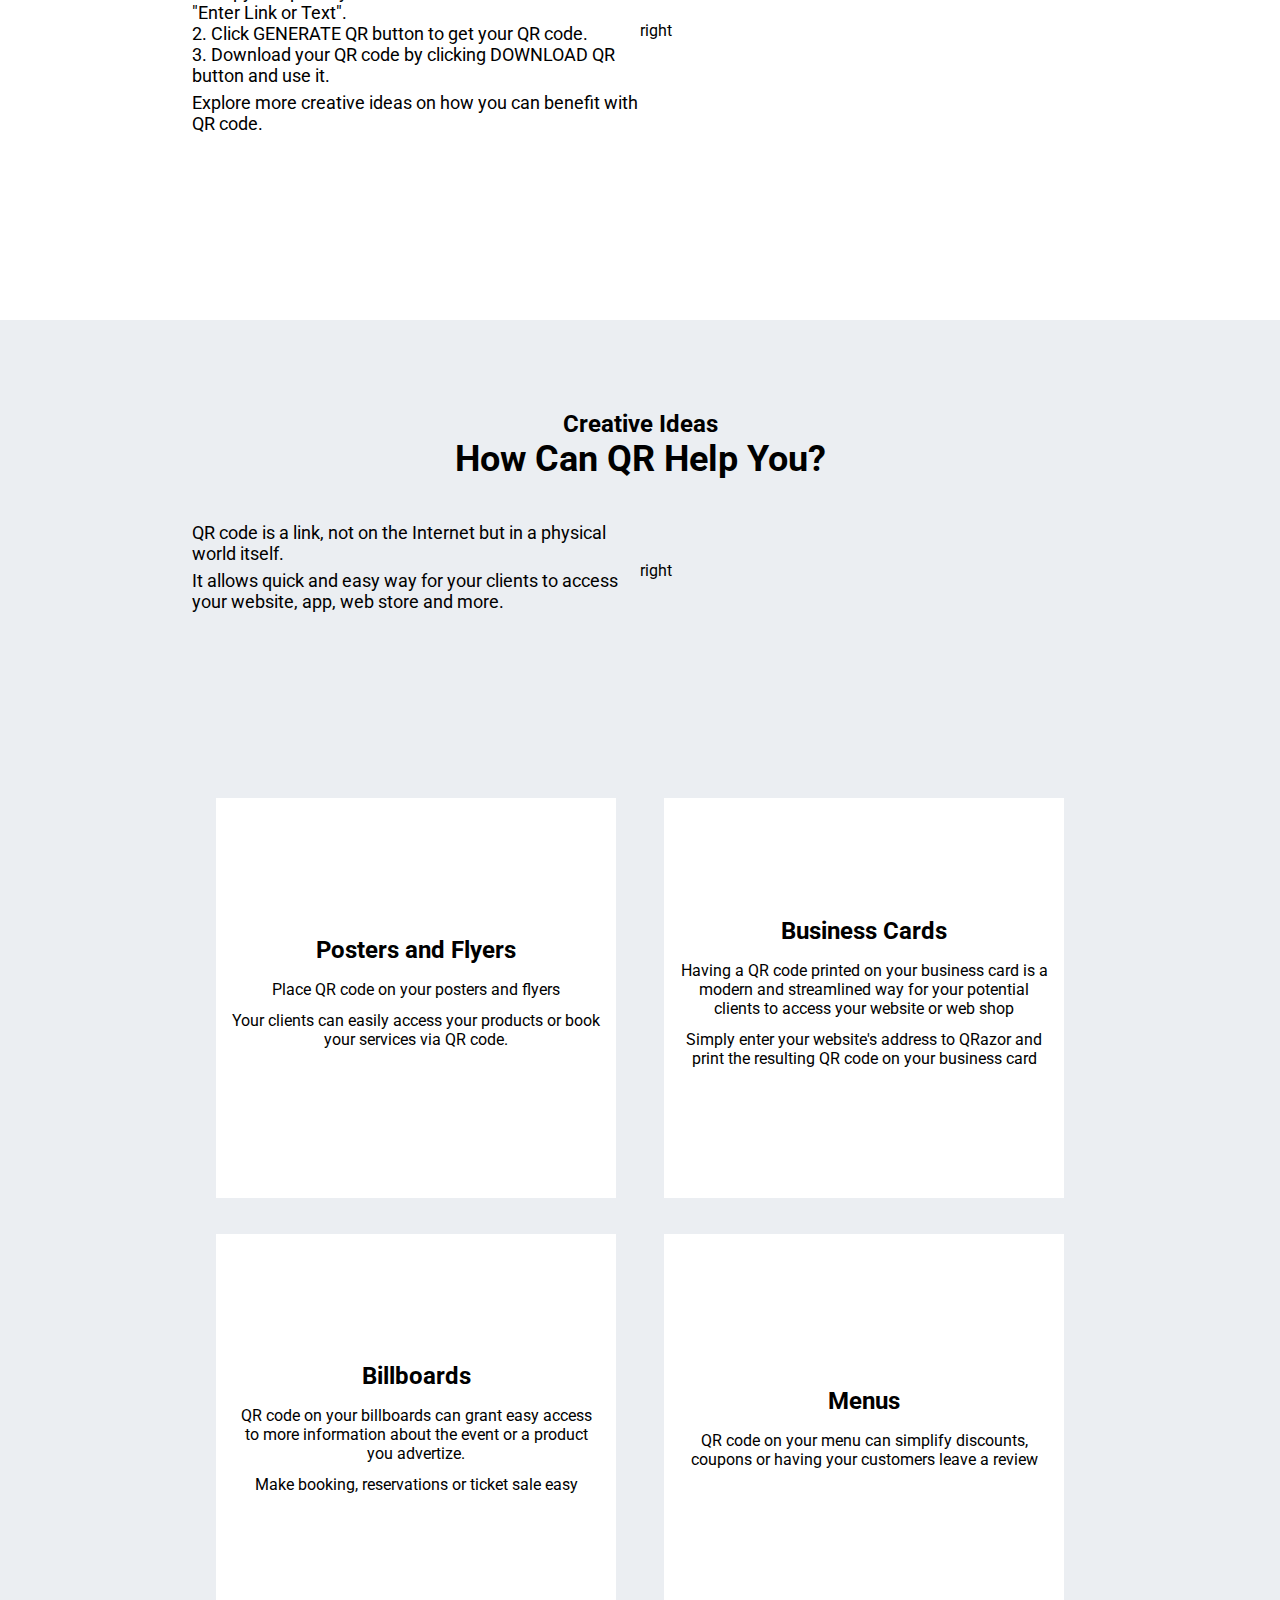
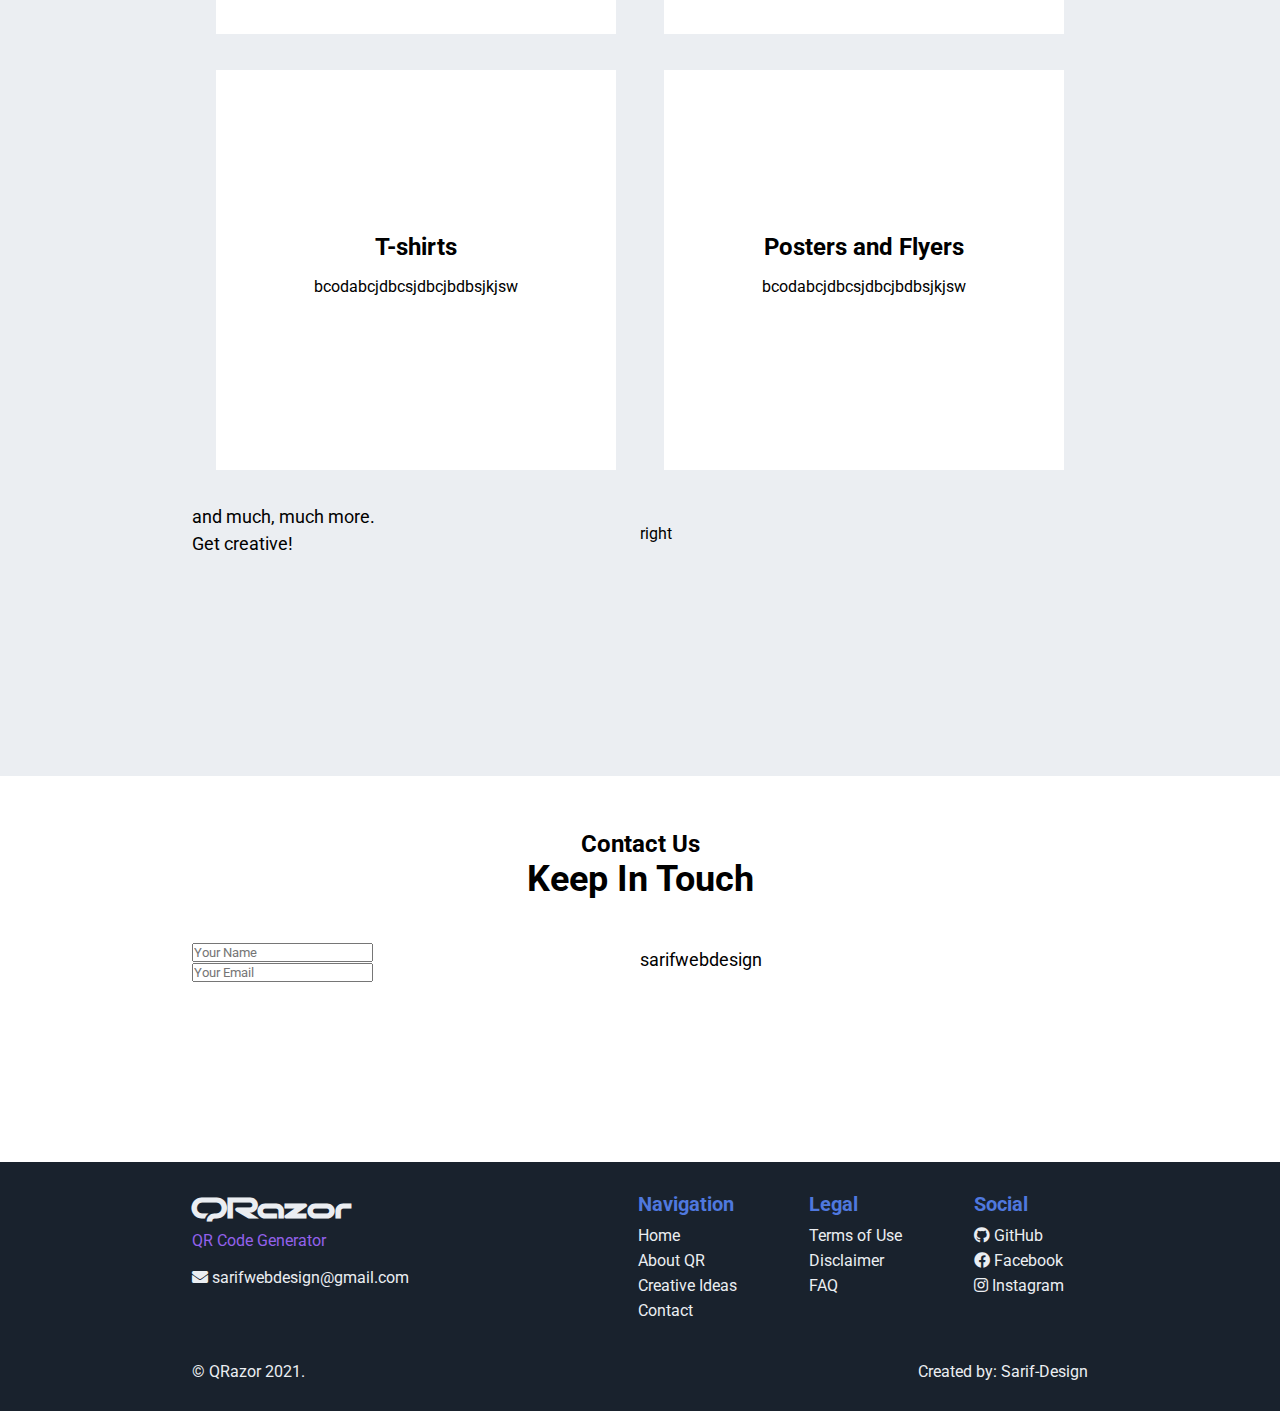
==== commit 5b76d462: "v1.1.6 added markup for disclaimer and terms pages." ====
--- a/index.html
+++ b/index.html
@@ -44,9 +44,9 @@
     <div class="hero-inner">
       <div class="generator">
         <div class="gen-left">
-          <input type="text" name="user-input" placeholder="paste a url or a term" />
+          <input type="text" name="user-input" placeholder="Enter Link or Text" />
           <p>Enter a url or term</p>
-          <input type="submit" value="Generate" />
+          <input type="submit" value="Generate QR" />
         </div>
         <div class="gen-right">
           <div class="qr"></div>
@@ -70,7 +70,14 @@
         <h4>What is QR code?</h4>
         <p>
           "QR" stands for "Quick Response", a two-dimensional successor of a bar code,
-          designed to store more data than the typical bar code.
+          designed to store more data than its predecessor.
+        </p>
+        <p>
+          QR code was invented in 1994 by the Japanese automotive company Denso Wave,
+          as a way to improve the manufacturing process of vehicles and parts.
+        </p>
+        <p>
+          With the rise of smartphone technology, we are witnessing the ever growing use of QR in areas of marketing, advertising, commerce and even art.
         </p>
       </div>
       <div class="half">
@@ -104,11 +111,15 @@
           QR code can be printed, painted or molded, either way it works.
         </p>
       </div>
-      <div class="half">right</div>
+      <div class="half">
+        <div class="half-img-container-2">
+          <img src="img/qruse.png" alt="qr code usage" />
+        </div>
+      </div>
     </div>
     <div class="double-container inverted">
       <div class="half">
-        <h4>How can  read QR code?</h4>
+        <h4>How can I read QR code?</h4>
         <p>
           With a QR scanner app for your smartphone.<br />
           Visit Google Play Store or Apple App Store and download a QR scanner app.<br />
@@ -117,7 +128,11 @@
           smartphone towards the QR code.
         </p>
       </div>
-      <div class="half">right</div>
+      <div class="half">
+        <div class="half-img-container">
+          <img src="img/smartphone.jpg" alt="qr code reader app on smartphone" />
+        </div>
+      </div>
     </div>
     <div class="double-container">
       <div class="half">
@@ -126,7 +141,7 @@
           Simple,<br />
           1. Copy and paste your link or text to area marked as "Enter Link or Text".<br />
           2. Click GENERATE QR button to get your QR code.<br />
-          3. Save your QR code and use it.
+          3. Download your QR code by clicking DOWNLOAD QR button and use it.
         </p>
         <p>
           Explore more creative ideas on how you can benefit with QR code.
@@ -163,28 +178,45 @@
 
         </div>
         <h4>Posters and Flyers</h4>
-        <p>bcodabcjdbcsjdbcjbdbsjkjsw</p>
+        <p>
+          Place QR code on your posters and flyers
+        </p>
+        <p>
+          Your clients can easily access your products or book your services via QR code.
+        </p>
       </div>
       <div class="idea-box">
         <div class="idea-box-img">
 
         </div>
         <h4>Business Cards</h4>
-        <p>bcodabcjdbcsjdbcjbdbsjkjsw</p>
+        <p>
+          Having a QR code printed on your business card is a modern and streamlined way for your potential clients to access your website or web shop
+        </p>
+        <p>
+          Simply enter your website's address to QRazor and print the resulting QR code on your business card
+        </p>
       </div>
       <div class="idea-box">
         <div class="idea-box-img">
 
         </div>
         <h4>Billboards</h4>
-        <p>bcodabcjdbcsjdbcjbdbsjkjsw</p>
+        <p>
+          QR code on your billboards can grant easy access to more information about the event or a product you advertize.
+        </p>
+        <p>
+          Make booking, reservations or ticket sale easy
+        </p>
       </div>
       <div class="idea-box">
         <div class="idea-box-img">
 
         </div>
         <h4>Menus</h4>
-        <p>bcodabcjdbcsjdbcjbdbsjkjsw</p>
+        <p>
+          QR code on your menu can simplify discounts, coupons or having your customers leave a review
+        </p>
       </div>
       <div class="idea-box">
         <div class="idea-box-img">
@@ -275,7 +307,7 @@
           <div class="footer-bigger-box">
             <h4>Legal</h4>
             <ul>
-              <li><a href="terms.html">Terms of Service</a></li>
+              <li><a href="terms.html">Terms of Use</a></li>
               <li><a href="disclaimer.html">Disclaimer</a></li>
               <li><a href="faq.html">FAQ</a></li>
             </ul>
--- a/css/style.css
+++ b/css/style.css
@@ -52,6 +52,39 @@
   position: relative;
 }
 
+.page-hero {
+  width: 100%;
+  height: 50vh;
+  position: relative;
+  background-color: #ebeef2
+}
+
+.page-hero-inner {
+  width: 100%;
+  height: 50vh;
+  display: flex;
+  justify-content: center;
+  align-items: center;
+}
+
+.page-hero-inner h1 {
+  font-size: 42px;
+  text-align: center;
+}
+
+.page-content-inner {
+  padding: 120px 0px 60px;
+}
+
+.page-content-inner p {
+  font-size: 20px;
+  margin-bottom: 24px;
+}
+
+.btn-center-container {
+  padding: 42px 0px 30px;
+}
+
 .double-container {
   width: 100%;
   display: flex;
@@ -75,10 +108,16 @@
 
 .half p {
   font-size: 18px;
+  margin-bottom: 6px;
 }
 
 .half-img-container {
   max-width: 250px;
+  margin: 0 auto;
+}
+
+.half-img-container-2 {
+  max-width: 400px;
   margin: 0 auto;
 }
 
@@ -226,6 +265,7 @@
   width: 400px;
   height: 400px;
   margin-bottom: 36px;
+  padding: 16px;
   display: flex;
   justify-content: center;
   align-items: center;
@@ -237,6 +277,16 @@
 .idea-box:hover {
   transform: scale(1.1);
   box-shadow: 0px 6px 12px rgba(0,0,0,0.5);
+}
+
+.idea-box h4 {
+  font-size: 24px;
+  margin-bottom: 16px;
+}
+
+.idea-box p {
+  text-align: center;
+  margin-bottom: 12px;
 }
 /* ideas END */
 
@@ -343,6 +393,18 @@
   }
 }
 
+@media (max-width: 991.98px) {
+  .double-container {
+    flex-direction: column;
+    margin-bottom: 60px;
+  }
+
+  .half {
+    width: 100%;
+    margin-bottom: 30px;
+  }
+}
+
 @media (max-width:680px){
   .footer-bigger-row {
     flex-direction: column;
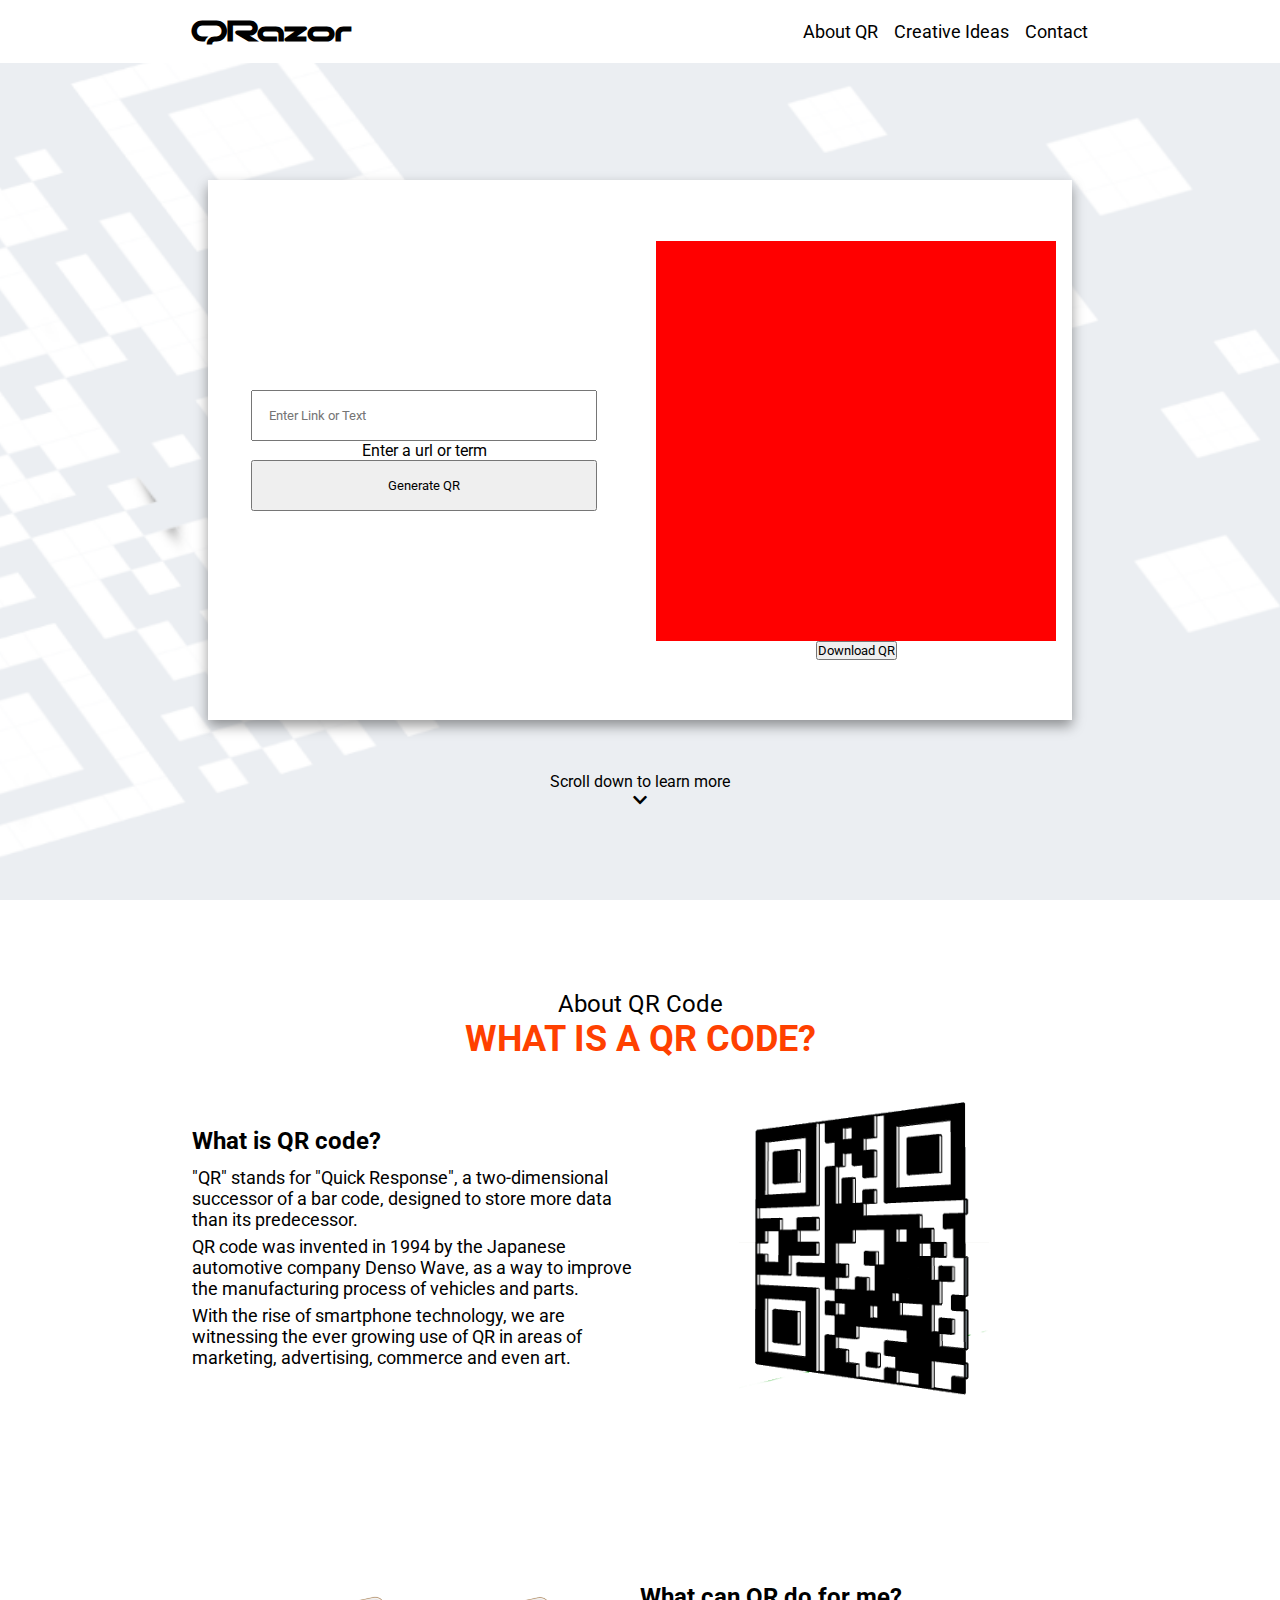
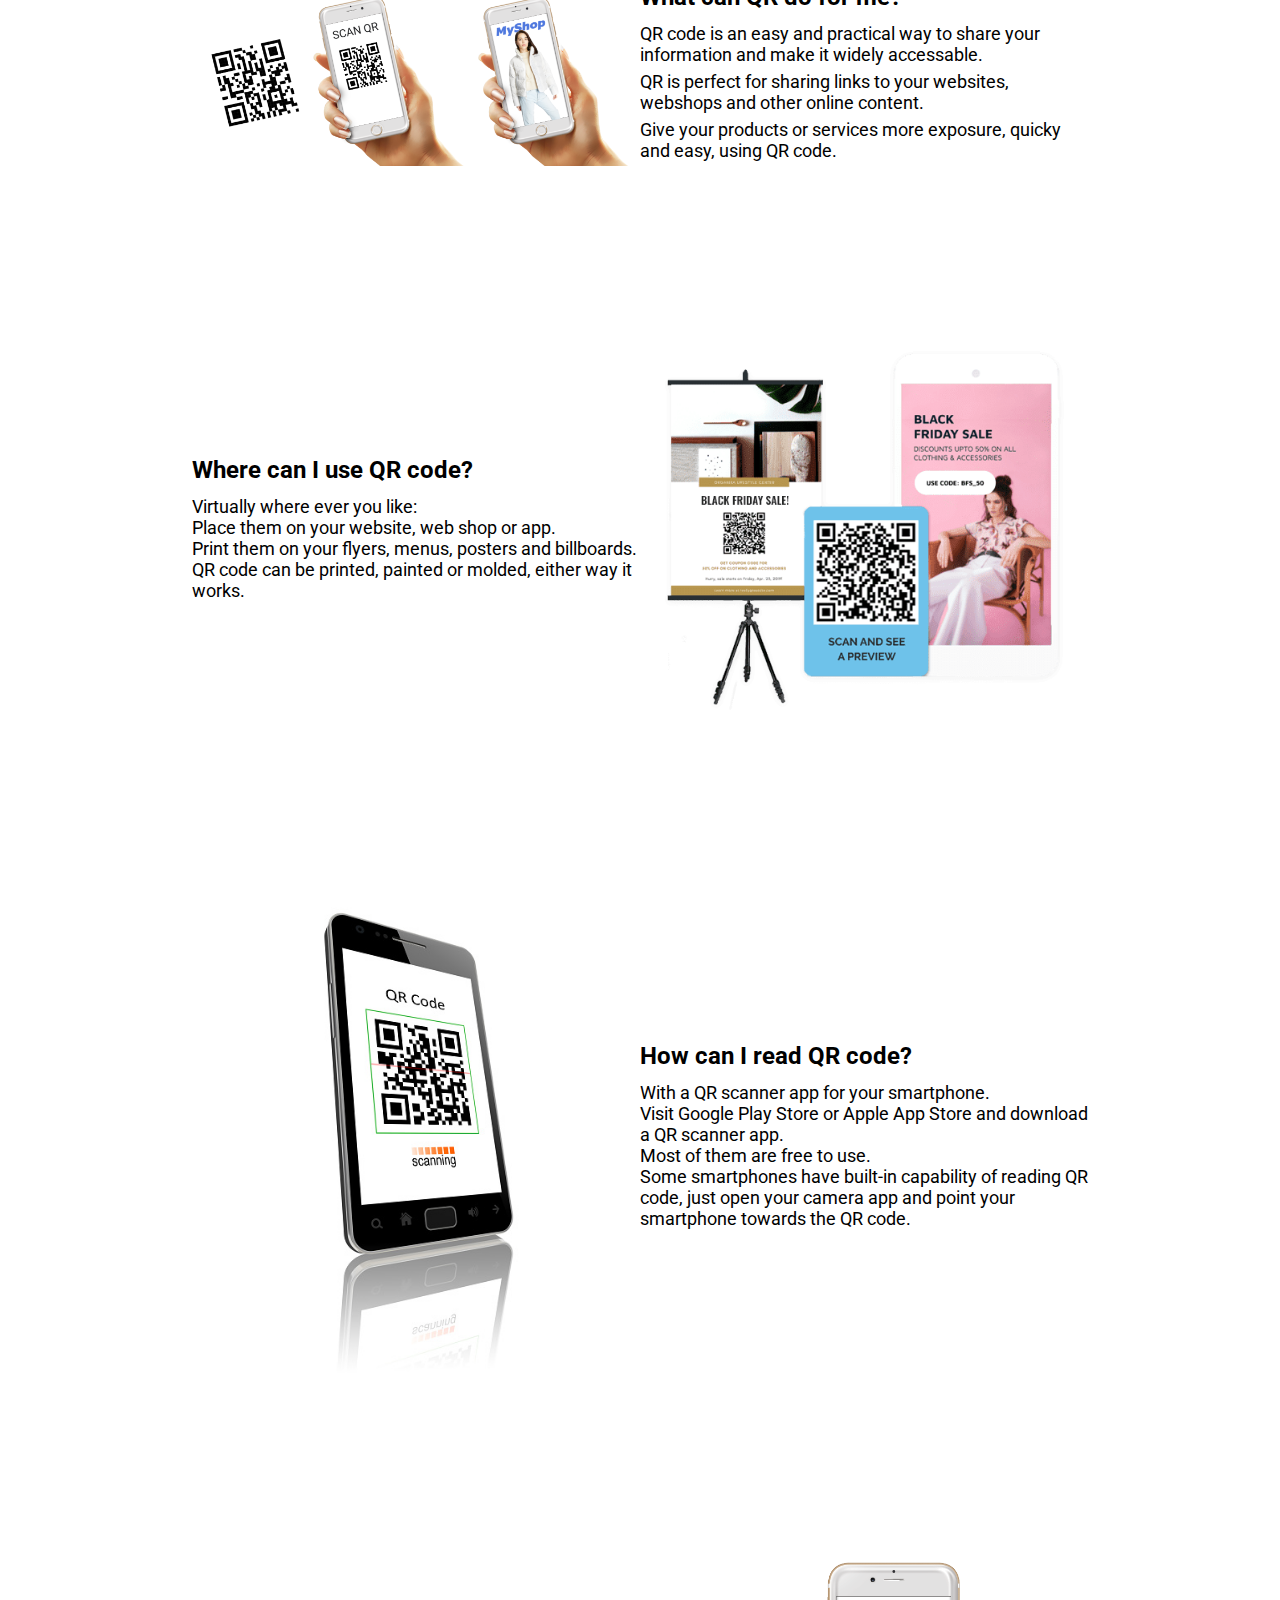
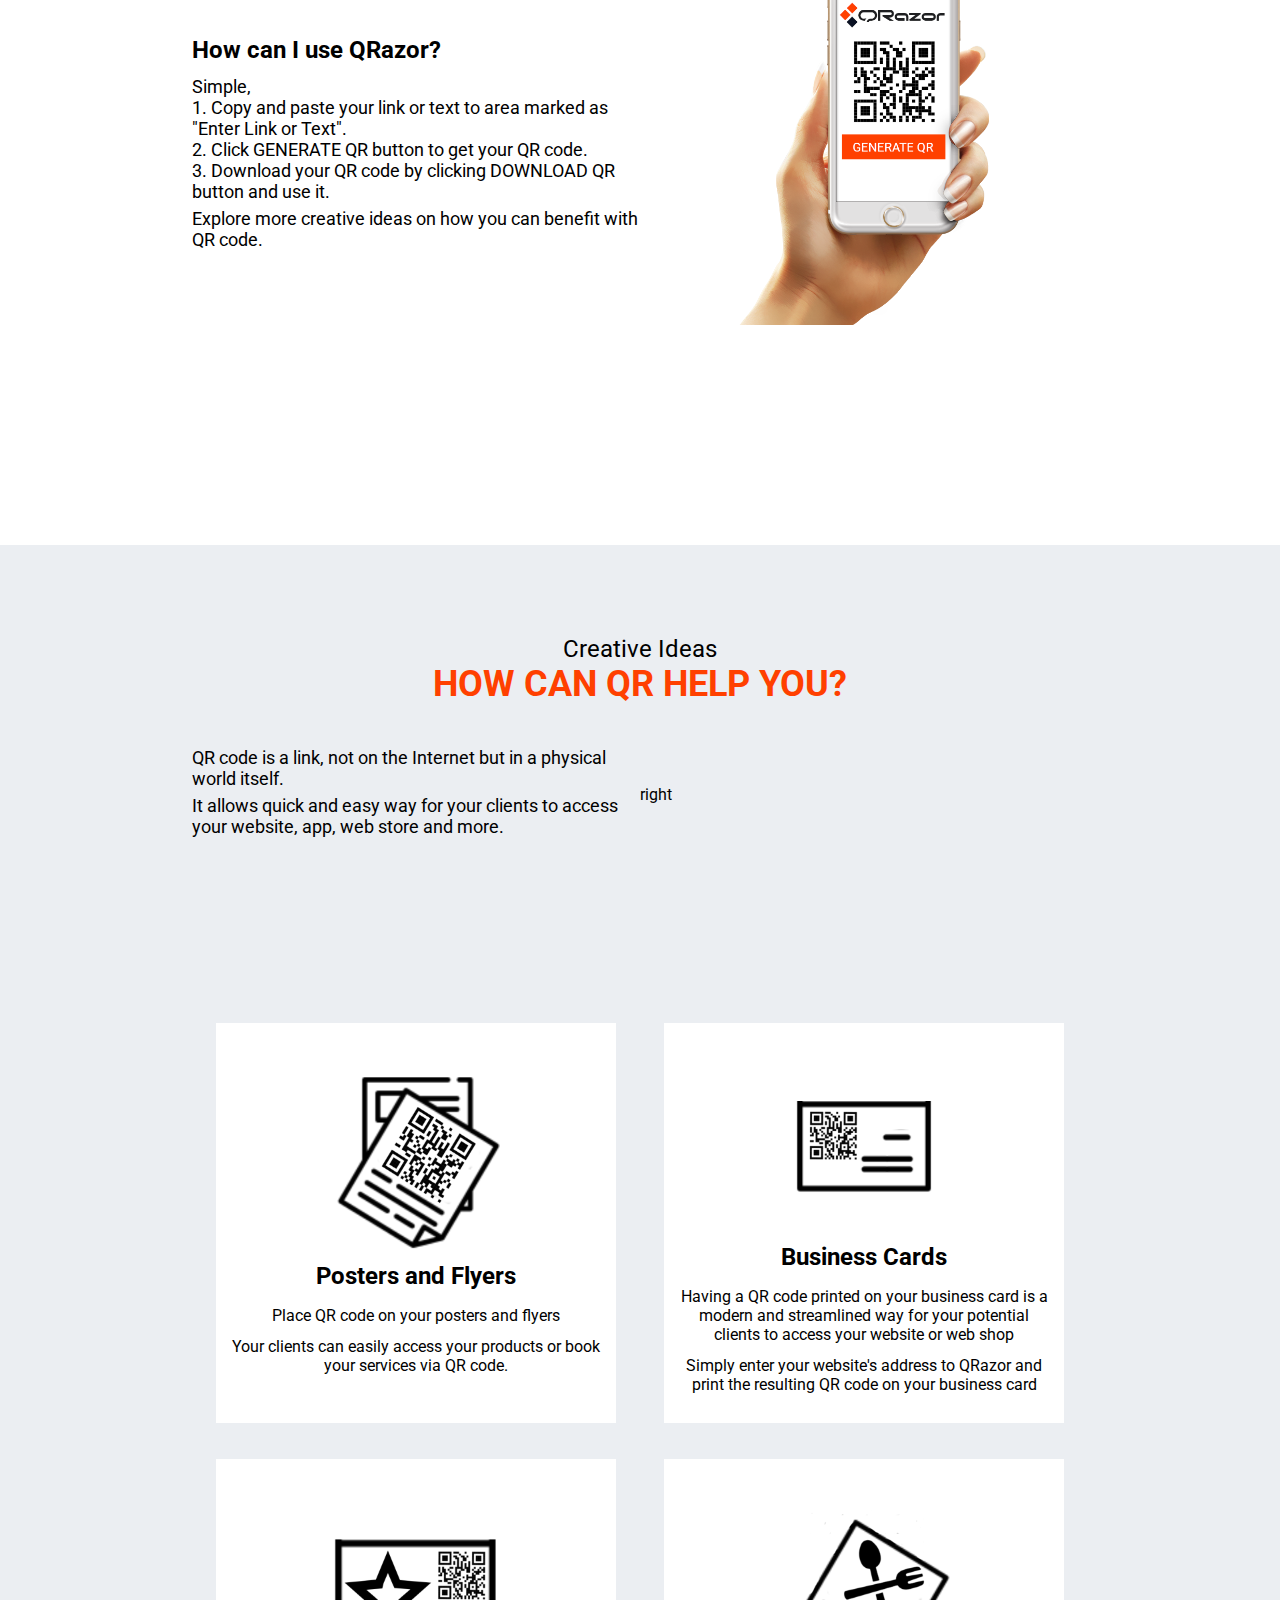
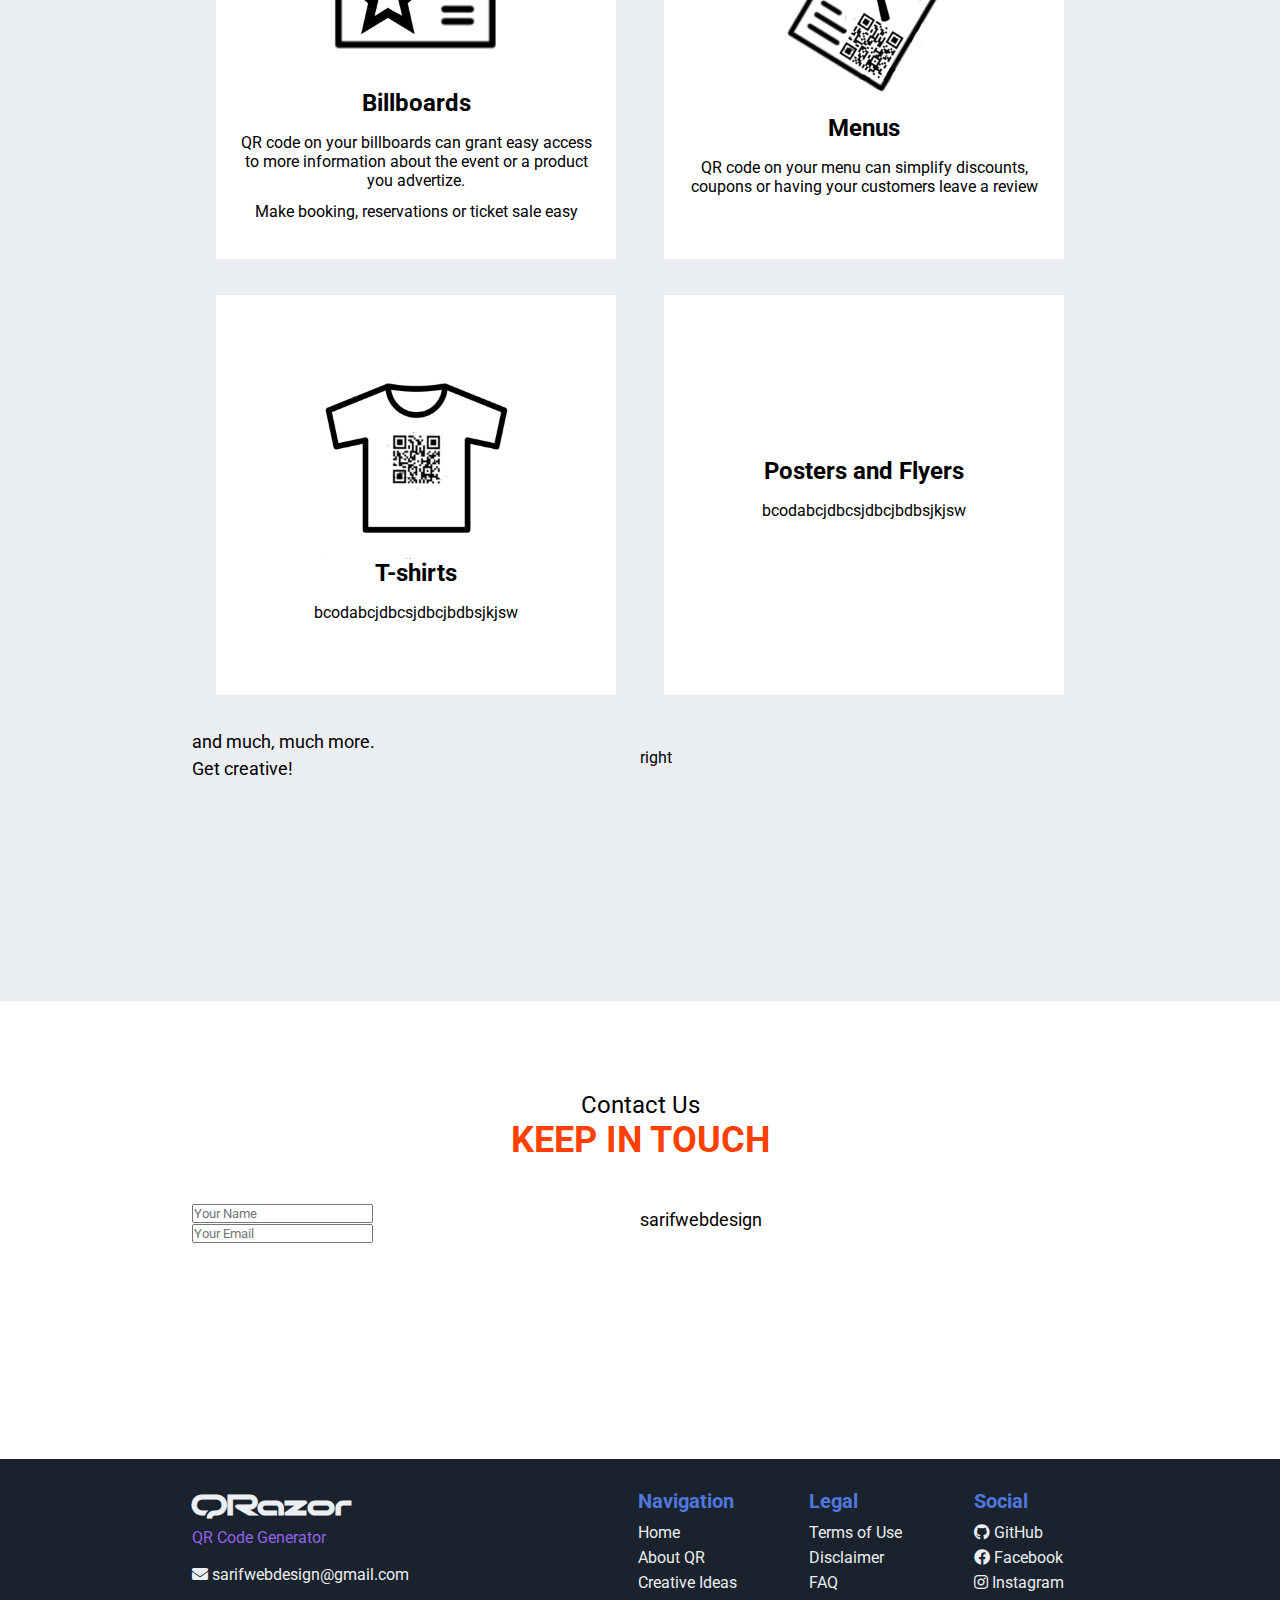
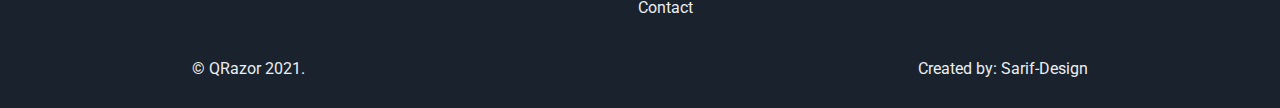
==== commit dd11a2c1: "v1.1.8 added new images to home page" ====
--- a/index.html
+++ b/index.html
@@ -53,6 +53,10 @@
           <button>Download QR</button>
         </div>
       </div>
+      <div class="scroll-down-container">
+        <p>Scroll down to learn more</p>
+        <i class="fas fa-chevron-down"></i>
+      </div>
     </div>
   </div>
 </section>
@@ -99,7 +103,9 @@
           Give your products or services more exposure, quicky and easy, using QR code.
         </p>
       </div>
-      <div class="half">right</div>
+      <div class="half">
+        <img src="img/useScan.png" alt="how to use qr code" />
+      </div>
     </div>
     <div class="double-container">
       <div class="half">
@@ -147,7 +153,11 @@
           Explore more creative ideas on how you can benefit with QR code.
         </p>
       </div>
-      <div class="half">right</div>
+      <div class="half">
+        <div class="half-img-container">
+          <img src="img/generatePic.png" alt="how to use qr code mobile" />
+        </div>
+      </div>
     </div>
   </div>
 </section>
@@ -175,7 +185,7 @@
     <div class="ideas-container">
       <div class="idea-box">
         <div class="idea-box-img">
-
+          <img src="img/posters.png" alt="posters and flyers with qr code" />
         </div>
         <h4>Posters and Flyers</h4>
         <p>
@@ -187,7 +197,7 @@
       </div>
       <div class="idea-box">
         <div class="idea-box-img">
-
+          <img src="img/businessCard.png" alt="business card with qr code" />
         </div>
         <h4>Business Cards</h4>
         <p>
@@ -199,7 +209,7 @@
       </div>
       <div class="idea-box">
         <div class="idea-box-img">
-
+          <img src="img/billBoard.png" alt="billboard with qr code" />
         </div>
         <h4>Billboards</h4>
         <p>
@@ -211,7 +221,7 @@
       </div>
       <div class="idea-box">
         <div class="idea-box-img">
-
+          <img src="img/menuPrint.png" alt="restaurant menu with qr code" />
         </div>
         <h4>Menus</h4>
         <p>
@@ -220,7 +230,7 @@
       </div>
       <div class="idea-box">
         <div class="idea-box-img">
-
+          <img src="img/tShirt.png" alt="t-shirt with qr code" />
         </div>
         <h4>T-shirts</h4>
         <p>bcodabcjdbcsjdbcjbdbsjkjsw</p>
--- a/css/style.css
+++ b/css/style.css
@@ -8,6 +8,8 @@
 
 blue: #4f78de;
 purple: #9361eb;
+
+orange: #ff4000;
 
 dark(black): #19222d;
 middle: #1f2937;
@@ -37,6 +39,26 @@
 }
 
 /* general */
+.btn {
+  width: 150px;
+  text-align: center;
+  text-decoration: none;
+  display: inline-block;
+  margin: 0 10px;
+  padding: 12px 0;
+  background-color: #ff4000;
+  color: #fff;
+  border: 0.5px solid #ff4000;
+  position: relative;
+  z-index: 1;
+  transition: 0.5s;
+}
+
+.btn:hover {
+  background-color: #9361eb;
+  border-color: #9361eb;
+}
+
 .container {
 	max-width: 70%;
   margin: 0 auto;
@@ -56,7 +78,10 @@
   width: 100%;
   height: 50vh;
   position: relative;
-  background-color: #ebeef2
+  /* background-color: #ebeef2 */
+  background: url("../img/pageHeroBg.png");
+  background-size: cover;
+  background-position: center;
 }
 
 .page-hero-inner {
@@ -70,6 +95,8 @@
 .page-hero-inner h1 {
   font-size: 42px;
   text-align: center;
+  color: #ff4000;
+  text-transform: uppercase;
 }
 
 .page-content-inner {
@@ -129,10 +156,13 @@
 
 .section-title h5 {
   font-size: 24px;
+  font-weight: 400;
 }
 
 .section-title h4 {
   font-size: 36px;
+  color: #ff4000;
+  text-transform: uppercase;
 }
 /* general END */
 
@@ -143,6 +173,7 @@
   top: 0px;
   left: 0px;
   z-index: 1000;
+  background-color: #fff;
 }
 
 .navbar-container {
@@ -176,7 +207,7 @@
   left: 0px;
   width: 0%;
   height: 3px;
-  background-color: red;
+  background-color: #ff4000;
   transition: 0.5s;
 }
 
@@ -191,7 +222,7 @@
 }
 
 nav ul li:hover a {
-  color: red;
+  color: #ff4000;
 }
 /* header END */
 
@@ -199,6 +230,9 @@
 .hero-section {
   width: 100%;
   min-height: 100vh;
+  background: url("../img/pageHeroBg2.png");
+  background-position: center;
+  background-size: cover;
 }
 
 .hero-inner {
@@ -214,12 +248,13 @@
 .generator {
   width: 100%;
   height: 60vh;
-  background-color: grey;
-  border-radius: 20px;
+  background-color: #fff;
+  /* border-radius: 20px; */
   display: flex;
   align-items: center;
   position: absolute;
   z-index: 990;
+  box-shadow: 0px 6px 12px rgba(0,0,0,0.4);
 }
 
 .gen-left,
@@ -242,10 +277,21 @@
   width: 400px;
   background-color: red;
 }
+
+.scroll-down-container {
+  width: 100%;
+  position: absolute;
+  bottom: 0px;
+  left: 50%;
+  transform: translateX(-50%);
+  text-align: center;
+}
 /* hero section END */
 
 /* about */
-
+.about-section {
+  padding: 36px 0px 36px;
+}
 /* about END */
 
 /* ideas */
@@ -279,6 +325,10 @@
   box-shadow: 0px 6px 12px rgba(0,0,0,0.5);
 }
 
+.idea-box-img {
+  width: 200px;
+}
+
 .idea-box h4 {
   font-size: 24px;
   margin-bottom: 16px;
@@ -289,6 +339,12 @@
   margin-bottom: 12px;
 }
 /* ideas END */
+
+/* contact section */
+.contact-section {
+  padding: 36px 0px 36px;
+}
+/* contact section END */
 
 /* footer */
 footer {
@@ -352,7 +408,7 @@
 }
 
 .footer-bigger-box ul li:hover a {
-  color: #9361eb;
+  color: #ff4000;
 }
 
 .footer-row-2 {
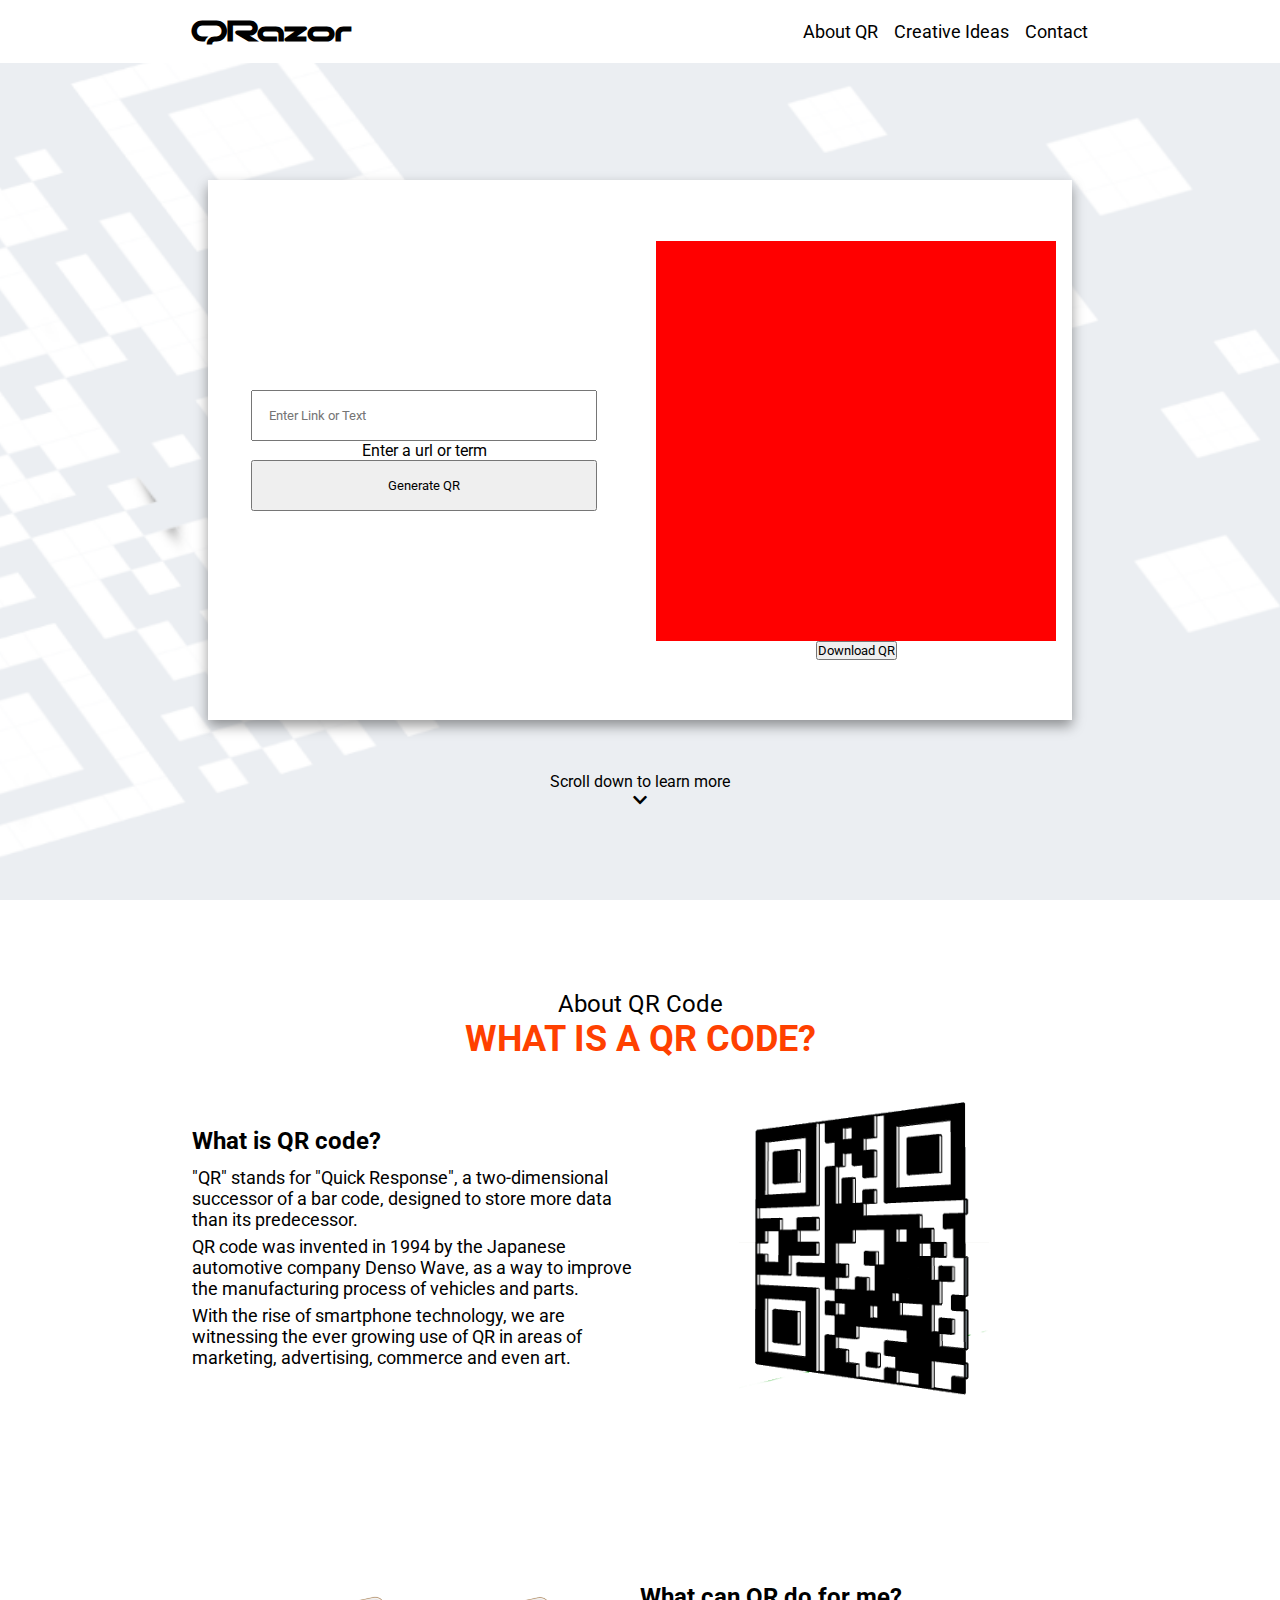
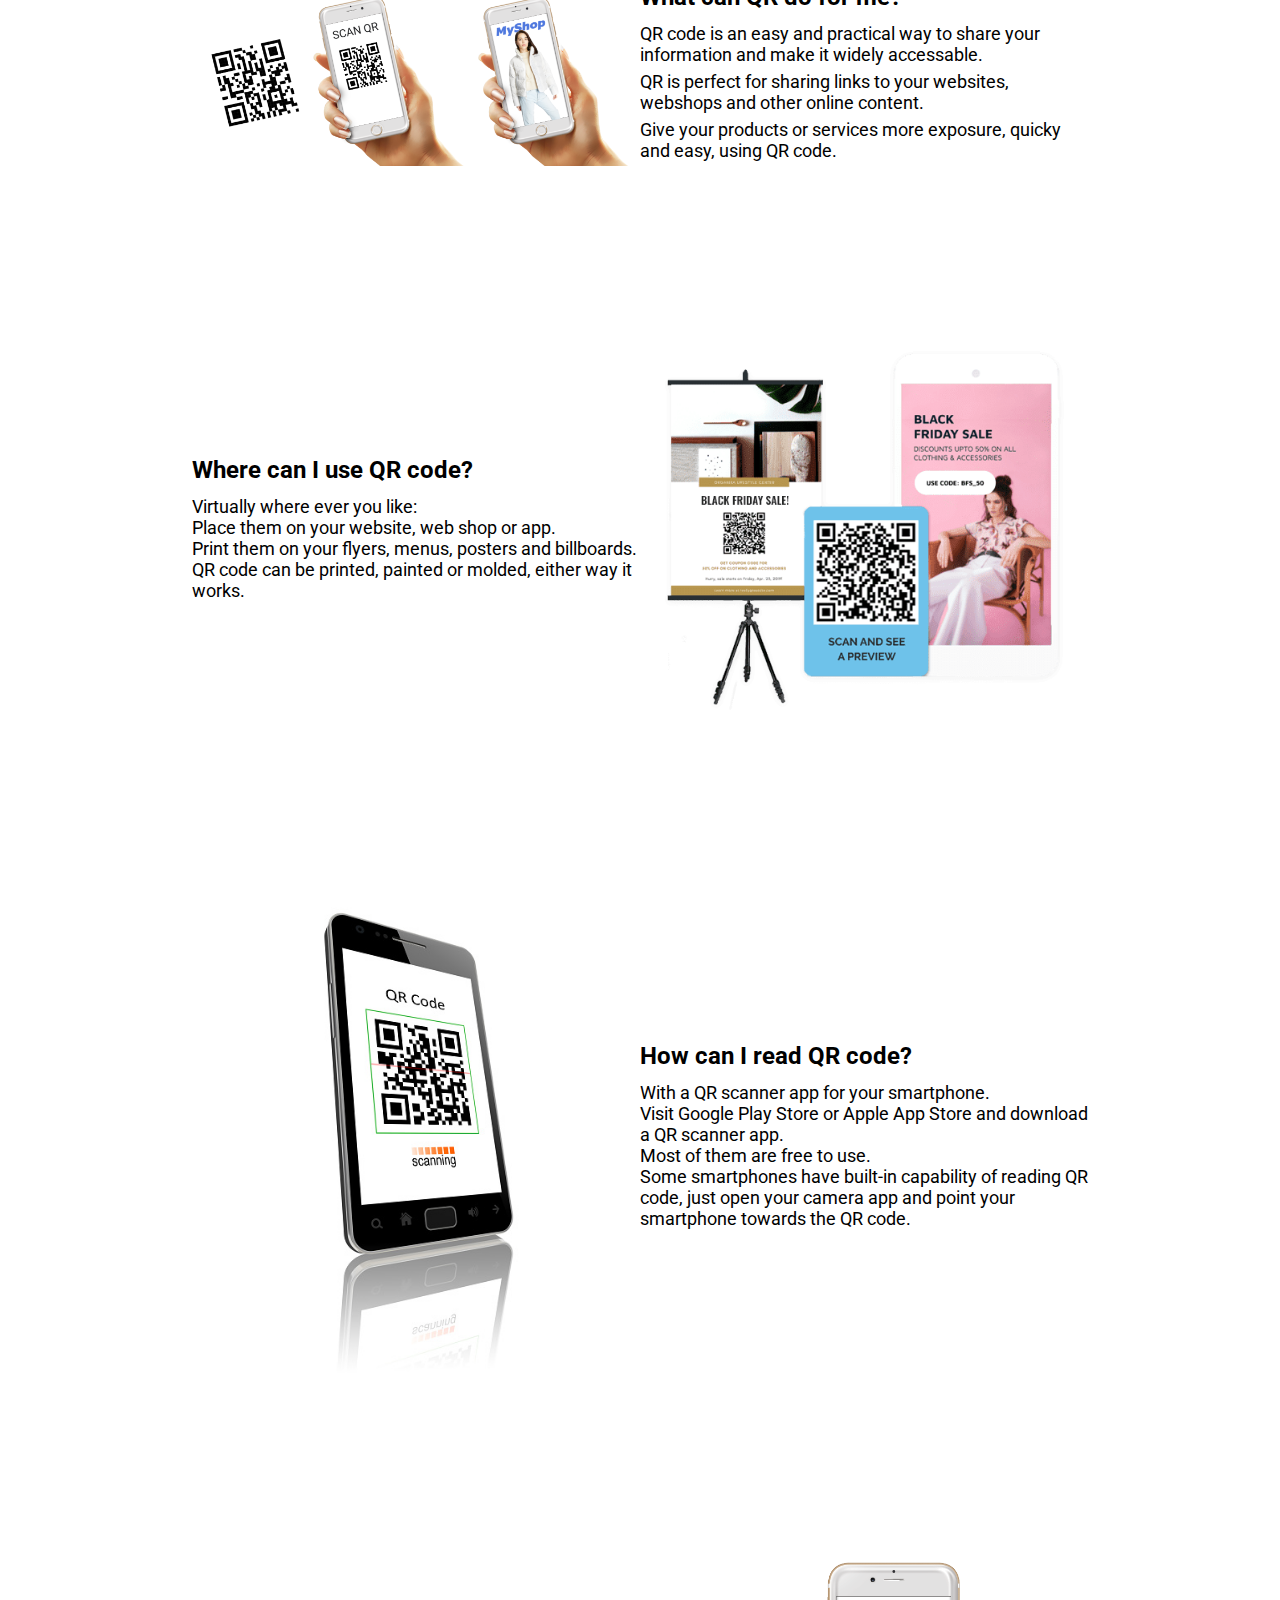
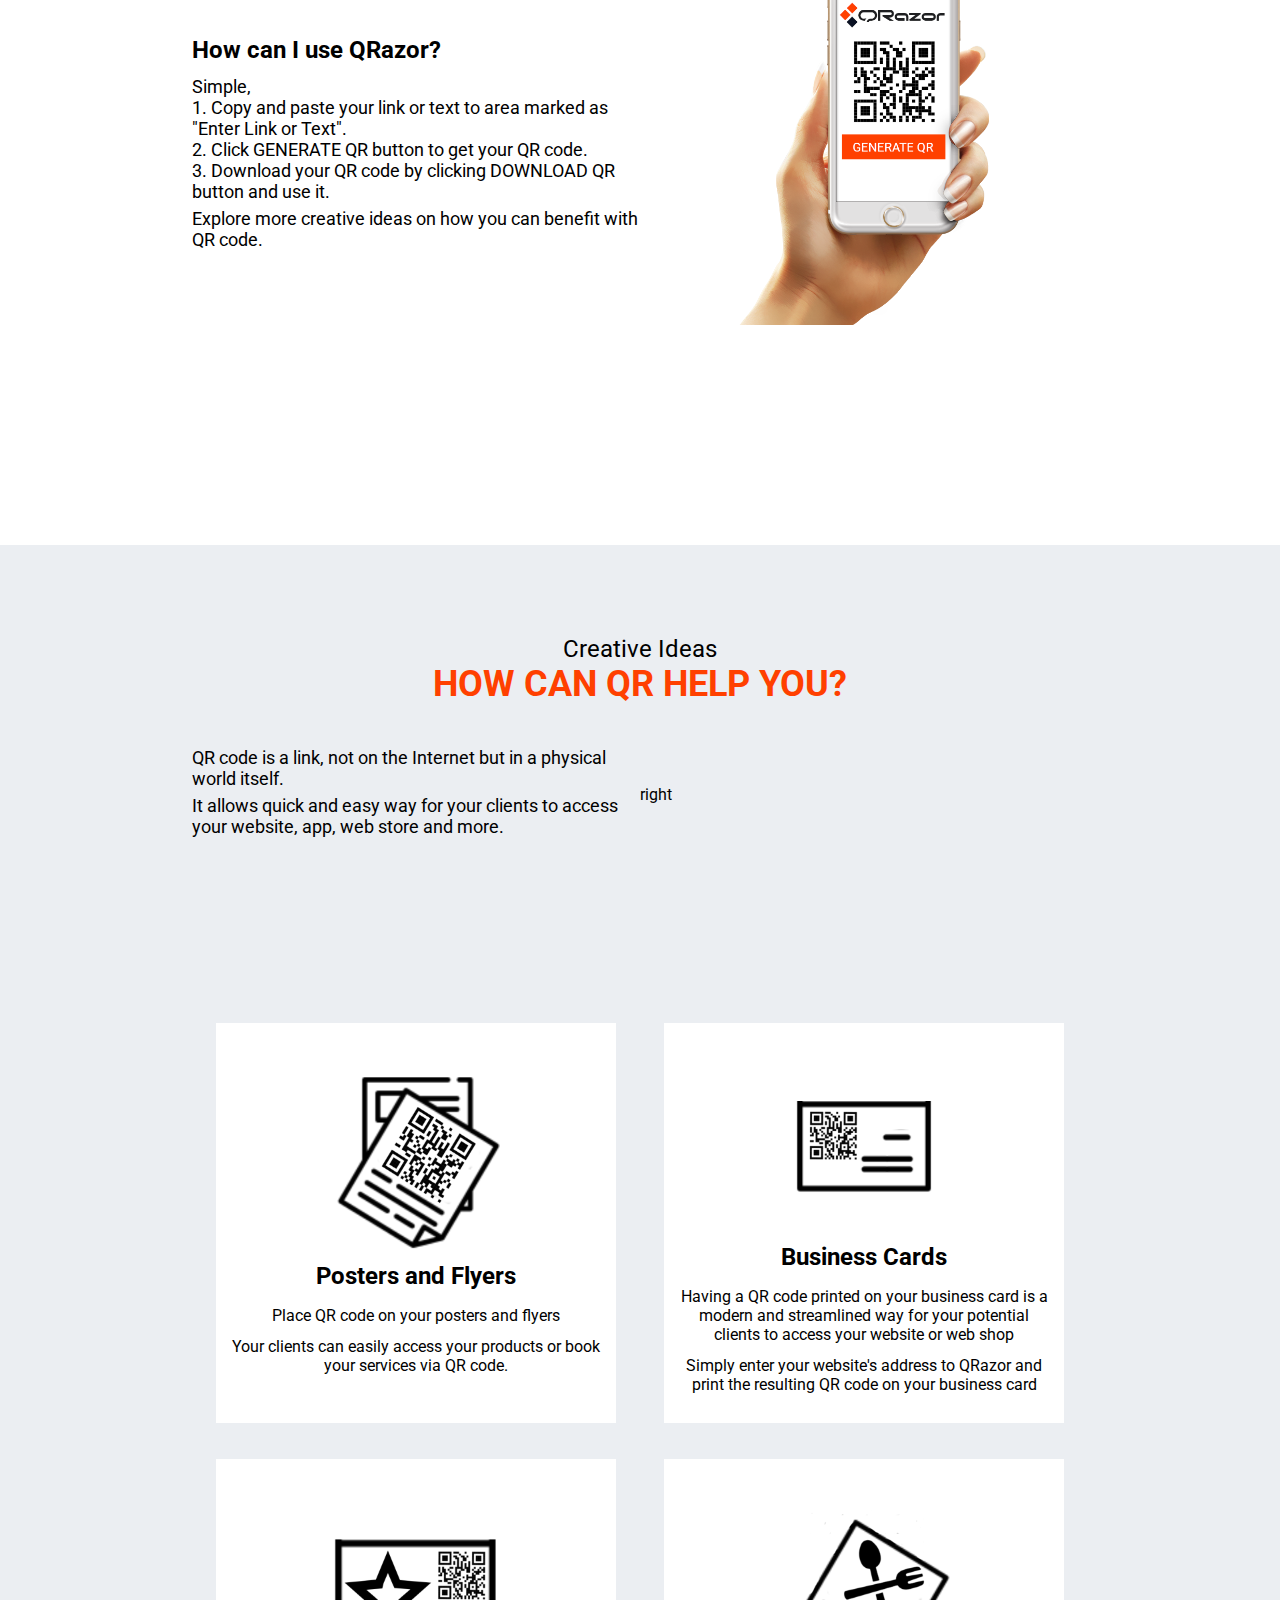
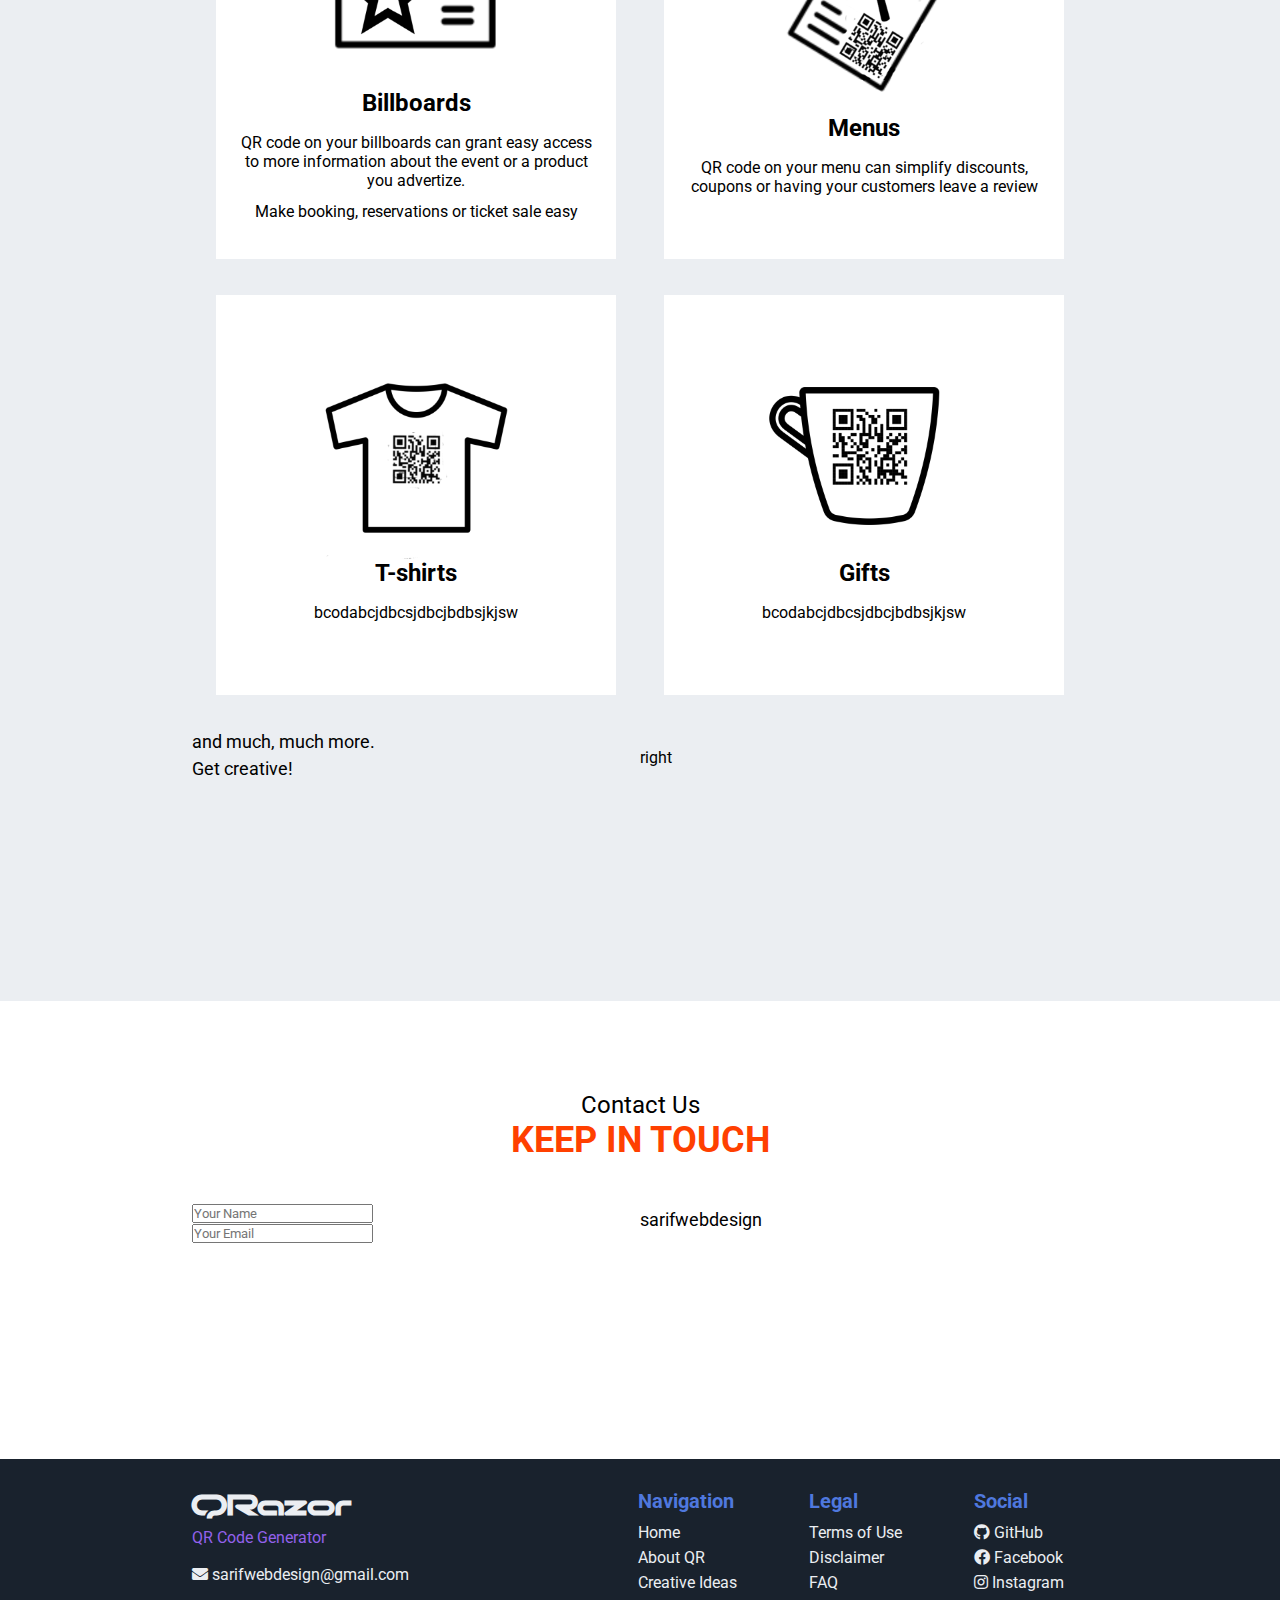
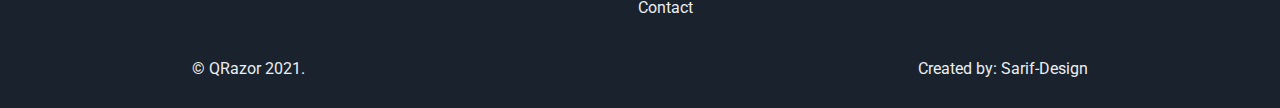
==== commit d63bff30: "v1.1.9 another picture in home page added." ====
--- a/index.html
+++ b/index.html
@@ -237,9 +237,9 @@
       </div>
       <div class="idea-box">
         <div class="idea-box-img">
-
-        </div>
-        <h4>Posters and Flyers</h4>
+          <img src="img/cupQr.png" alt="gift cup with qr code" />
+        </div>
+        <h4>Gifts</h4>
         <p>bcodabcjdbcsjdbcjbdbsjkjsw</p>
       </div>
     </div>
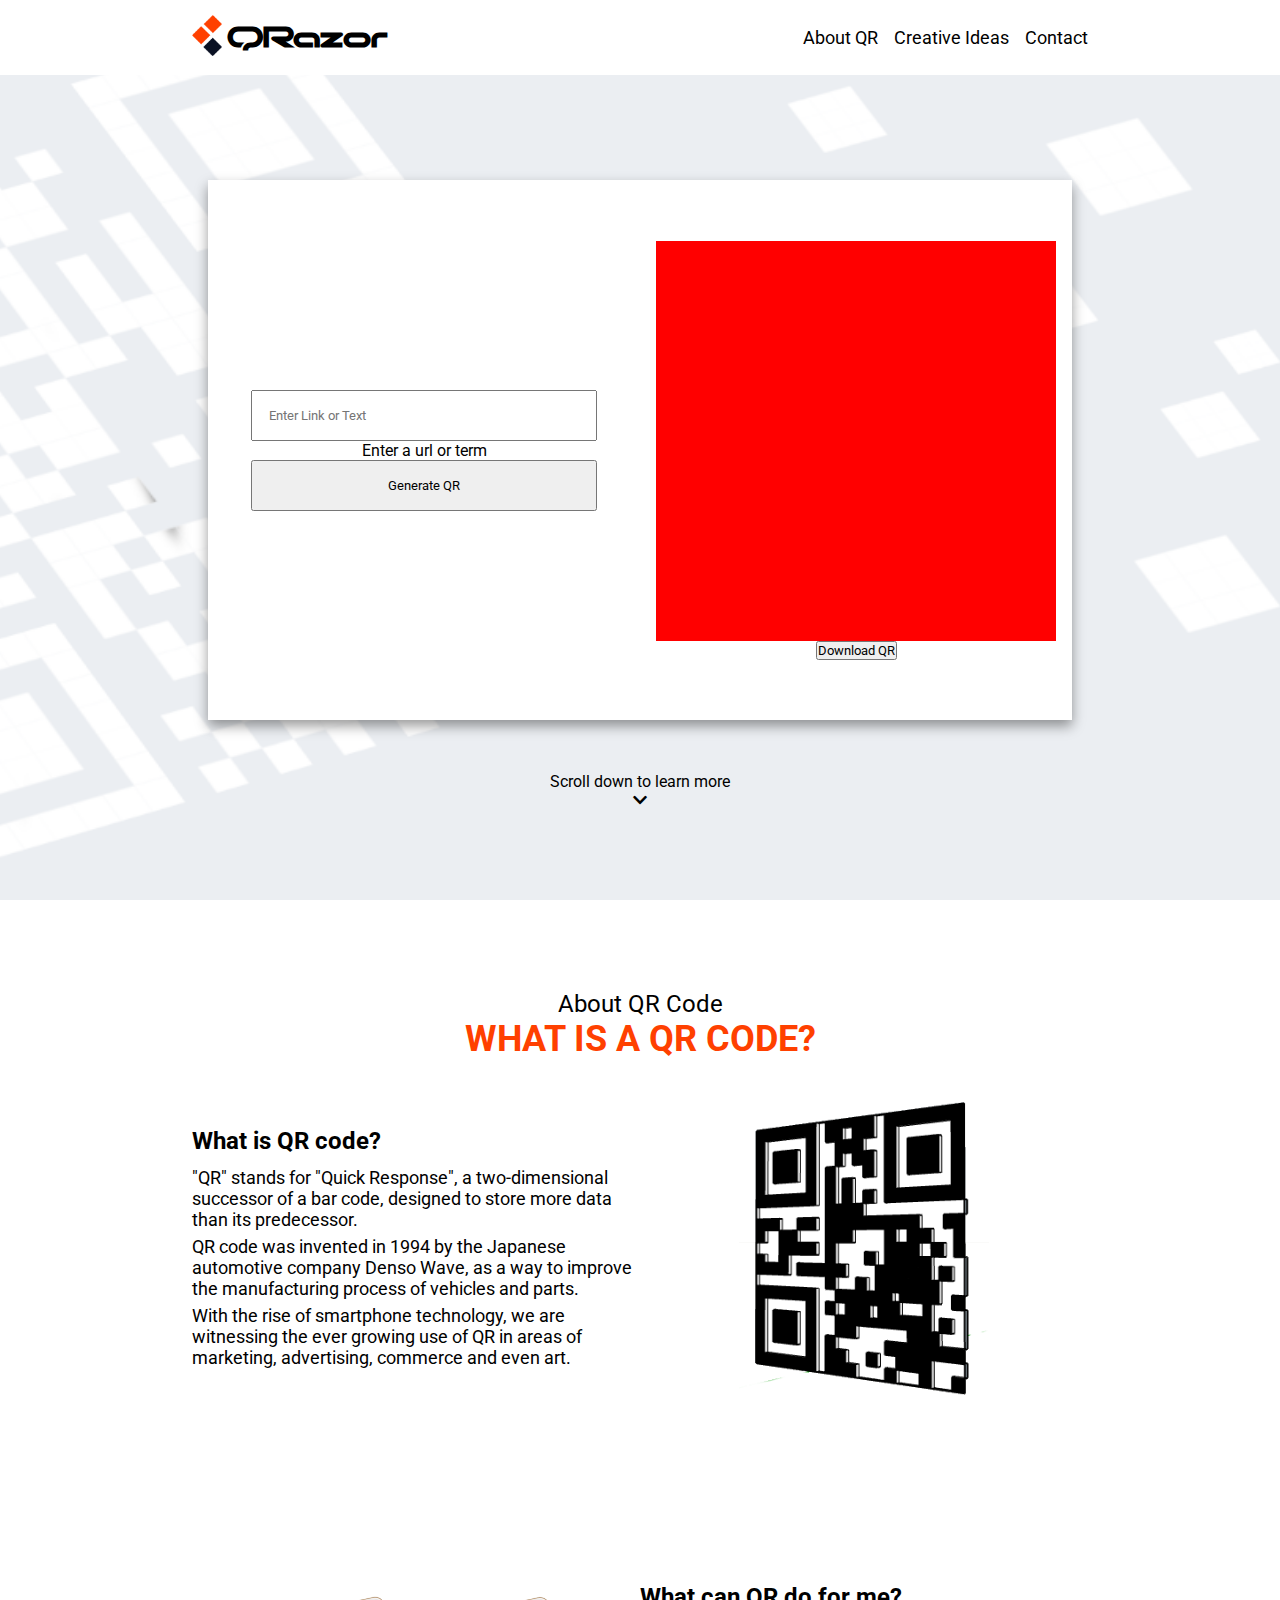
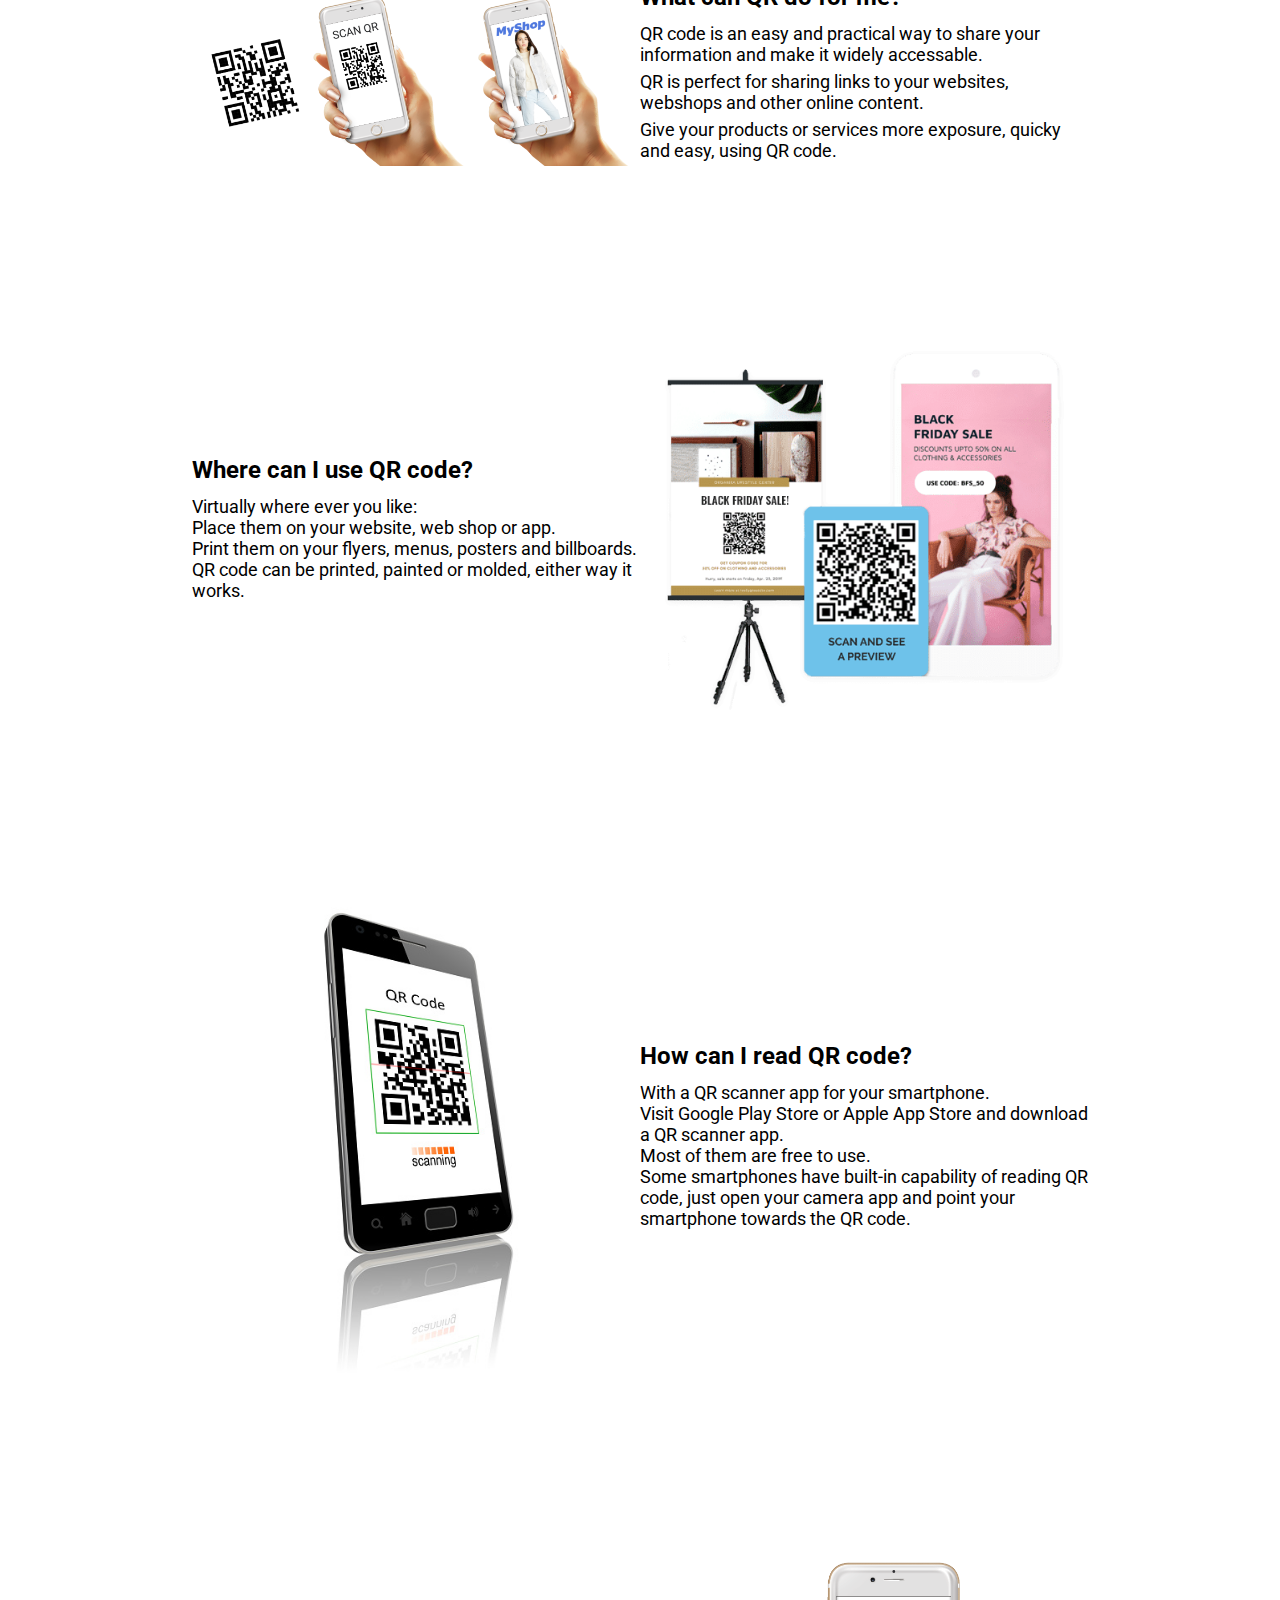
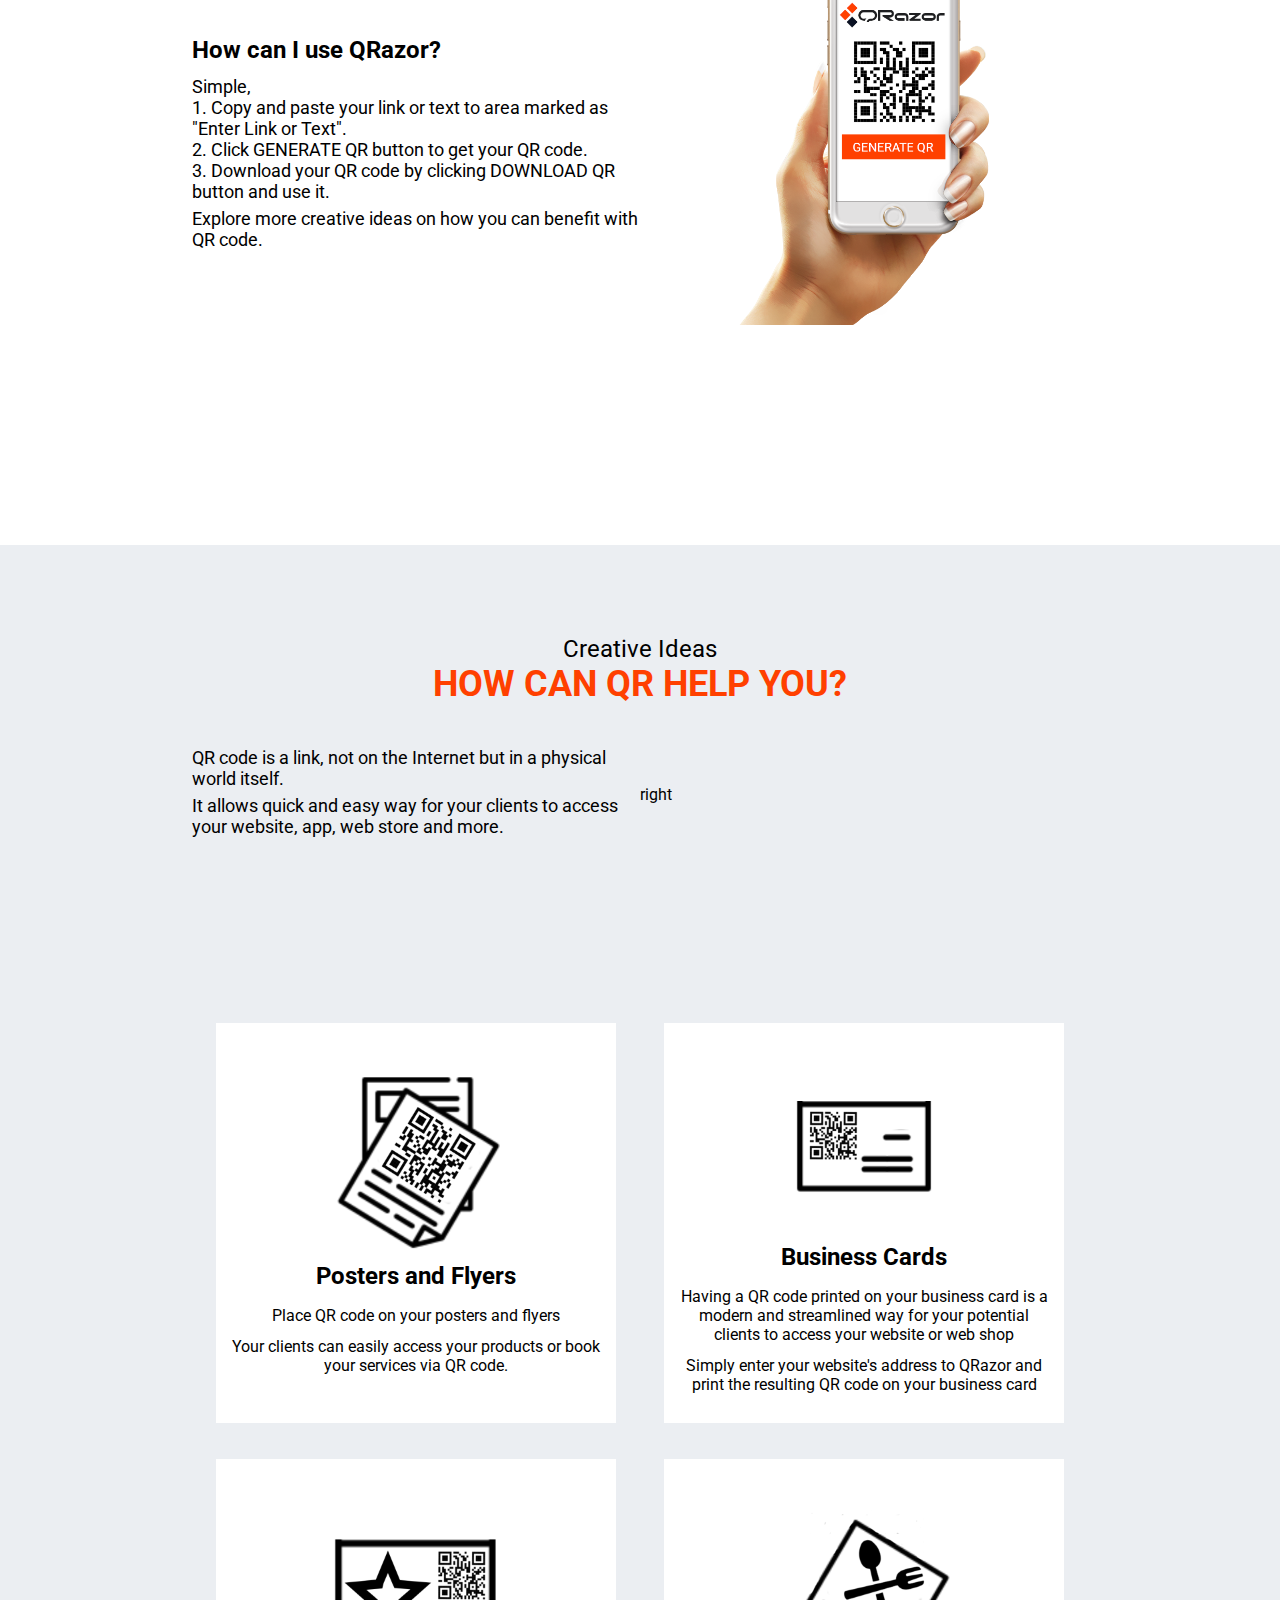
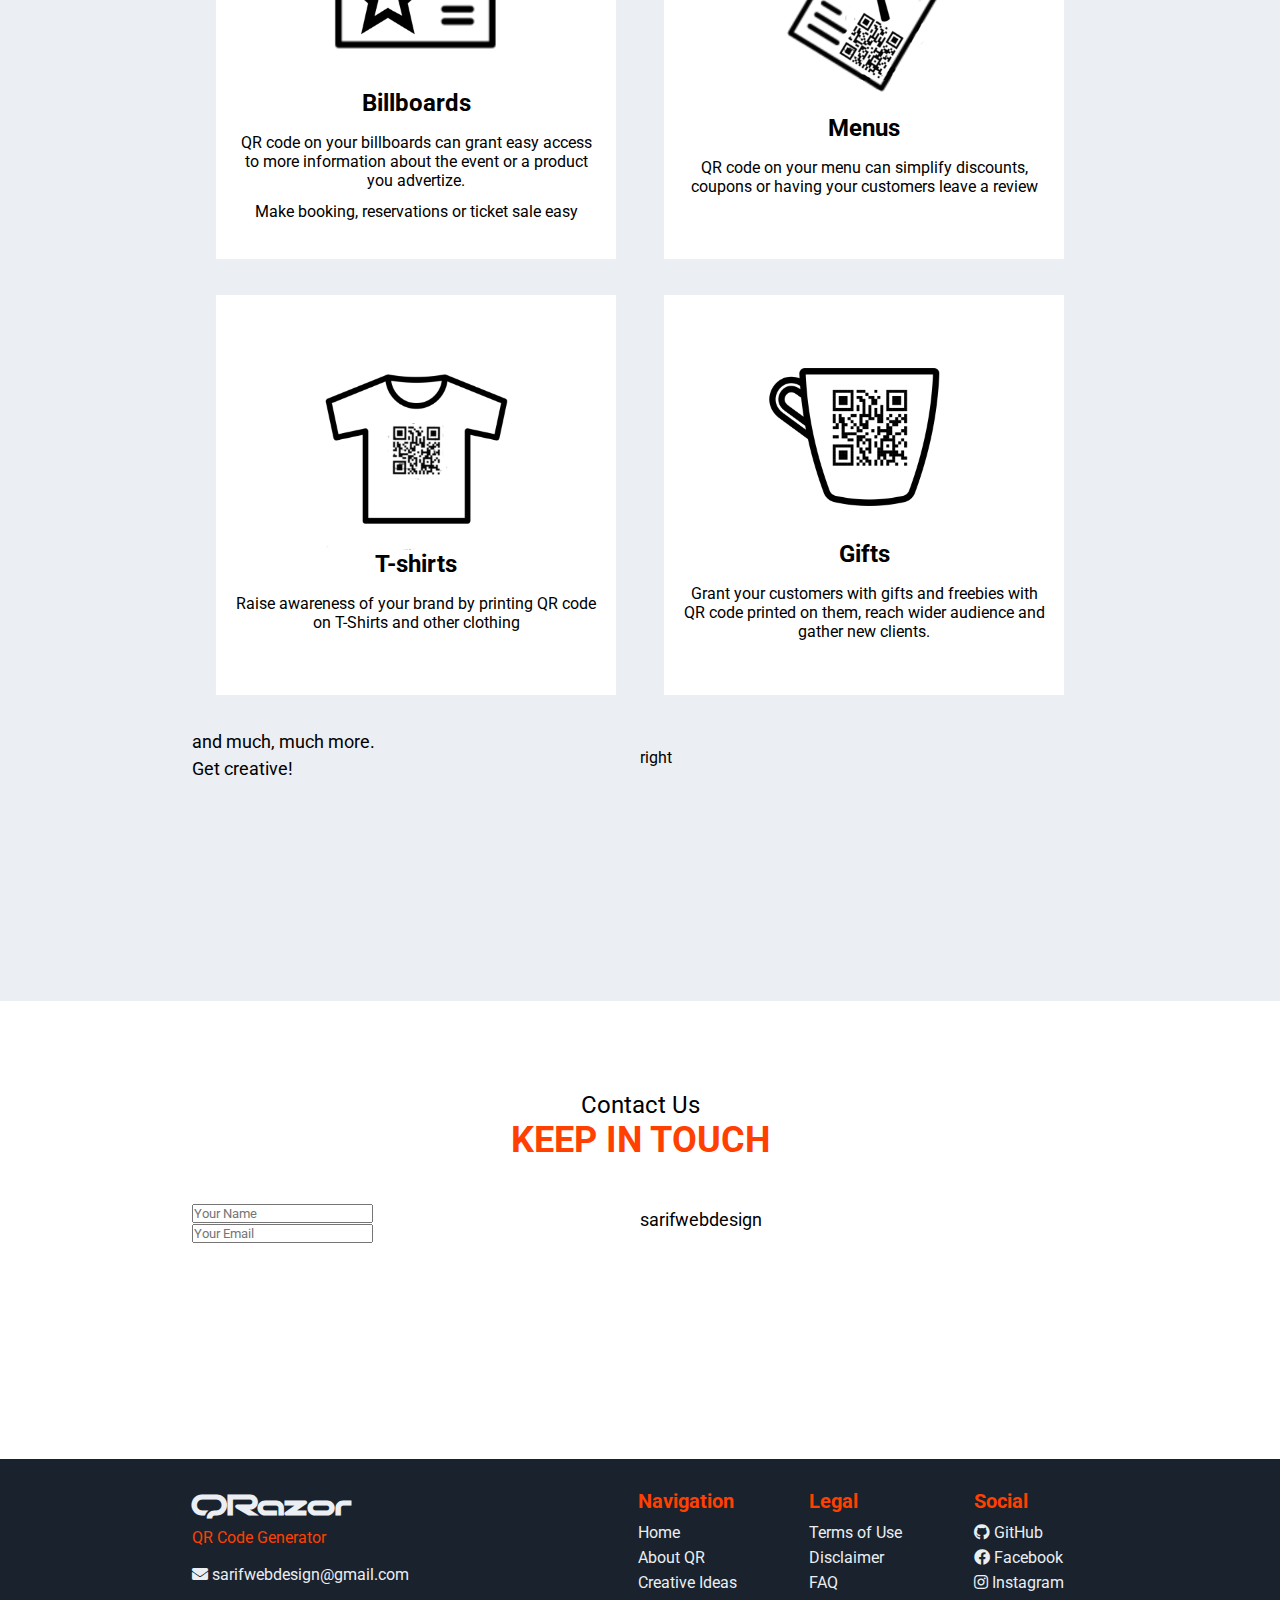
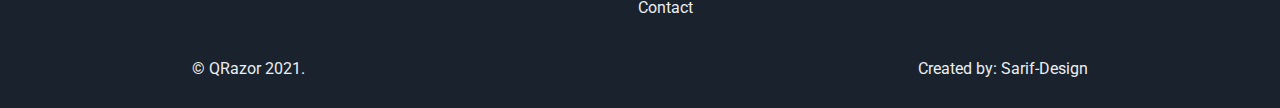
==== commit fca1ca46: "v1.2.0 added new text to Ideas section of home page." ====
--- a/index.html
+++ b/index.html
@@ -23,7 +23,10 @@
 <header>
   <div class="container">
     <div class="navbar-container">
-      <a href="#">
+      <a href="#" class="logo-container">
+        <div class="logo-img">
+          <img src="img/logo.png" alt="qrazor logo" />
+        </div>
         <h2 class="logo">QRazor</h2>
       </a>
       <nav>
@@ -233,14 +236,18 @@
           <img src="img/tShirt.png" alt="t-shirt with qr code" />
         </div>
         <h4>T-shirts</h4>
-        <p>bcodabcjdbcsjdbcjbdbsjkjsw</p>
+        <p>
+          Raise awareness of your brand by printing QR code on T-Shirts and other clothing
+        </p>
       </div>
       <div class="idea-box">
         <div class="idea-box-img">
           <img src="img/cupQr.png" alt="gift cup with qr code" />
         </div>
         <h4>Gifts</h4>
-        <p>bcodabcjdbcsjdbcjbdbsjkjsw</p>
+        <p>
+          Grant your customers with gifts and freebies with QR code printed on them, reach wider audience and gather new clients.
+        </p>
       </div>
     </div>
     <div class="double-container">
--- a/css/style.css
+++ b/css/style.css
@@ -55,8 +55,8 @@
 }
 
 .btn:hover {
-  background-color: #9361eb;
-  border-color: #9361eb;
+  background-color: #4f78de;
+  border-color: #4f78de;
 }
 
 .container {
@@ -182,6 +182,17 @@
   justify-content: space-between;
   align-items: center;
   padding: 15px 0px;
+}
+
+.logo-container {
+  display: flex;
+  justify-content: center;
+  align-items: center;
+}
+
+.logo-img {
+  width: 30px;
+  margin-right: 6px;
 }
 
 .logo {
@@ -374,7 +385,7 @@
 }
 
 .footer-box-smaller p.footer-description {
-  color: #9361eb;
+  color: #ff4000;
   margin-bottom: 18px;
 }
 
@@ -393,7 +404,7 @@
 }
 
 .footer-bigger-box h4 {
-  color: #4f78de;
+  color: #ff4000;
   margin-bottom: 10px;
   font-size: 20px;
 }
@@ -469,4 +480,8 @@
   .footer-bigger-box {
     margin-bottom: 24px;
   }
-}
+
+  .footer-row-2 {
+    flex-direction: column;
+  }
+}
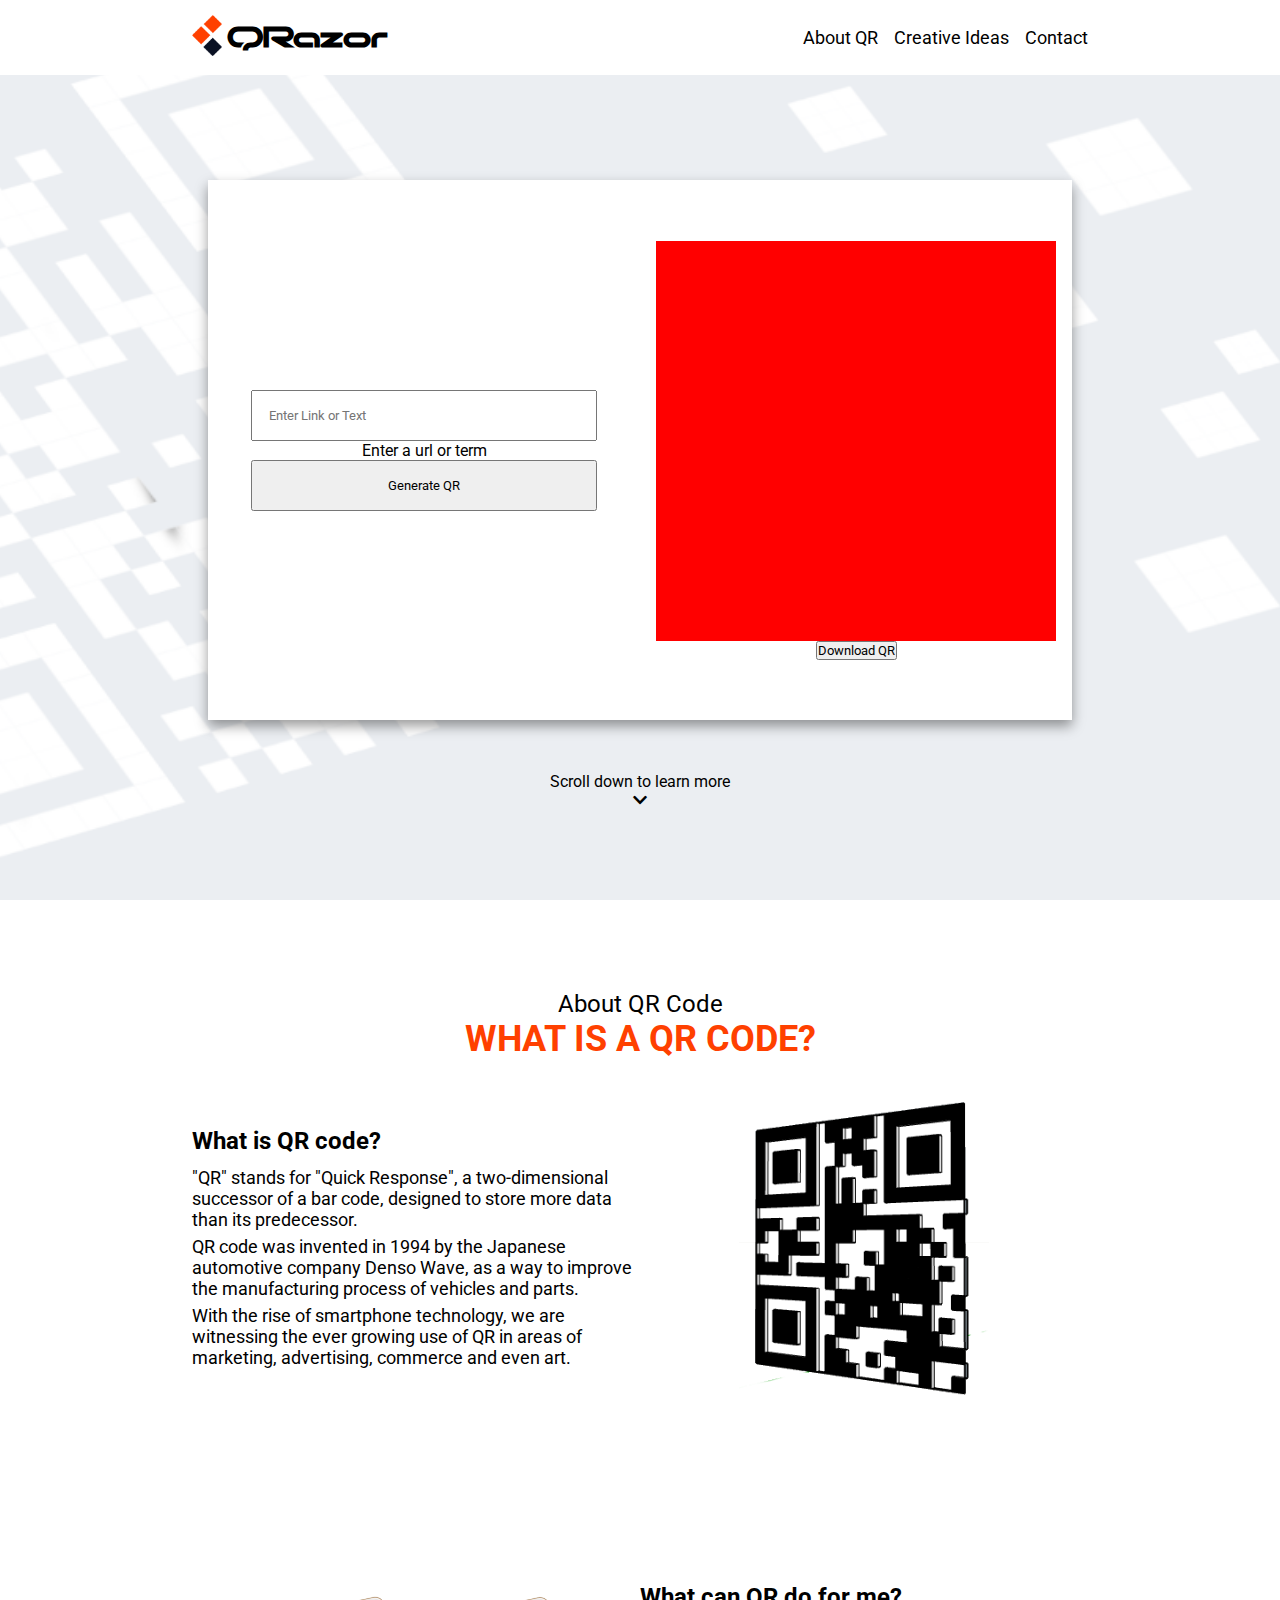
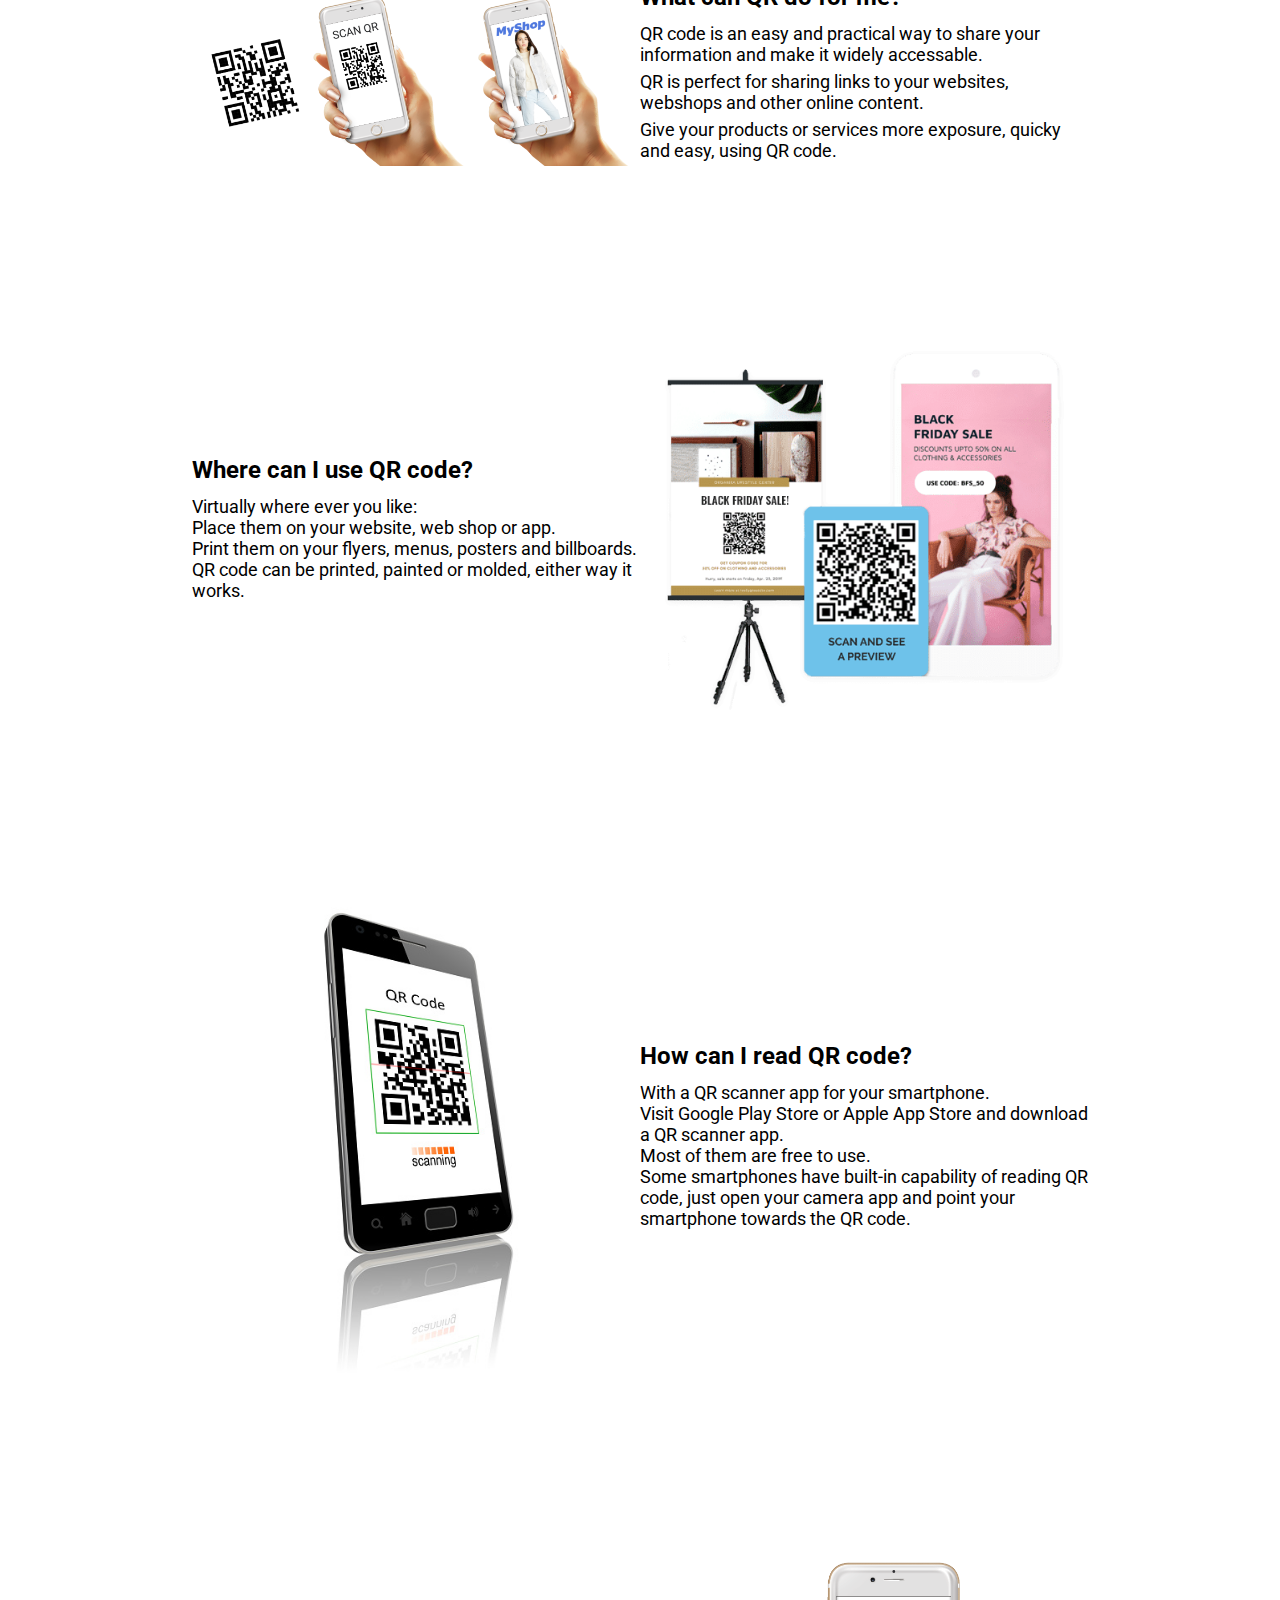
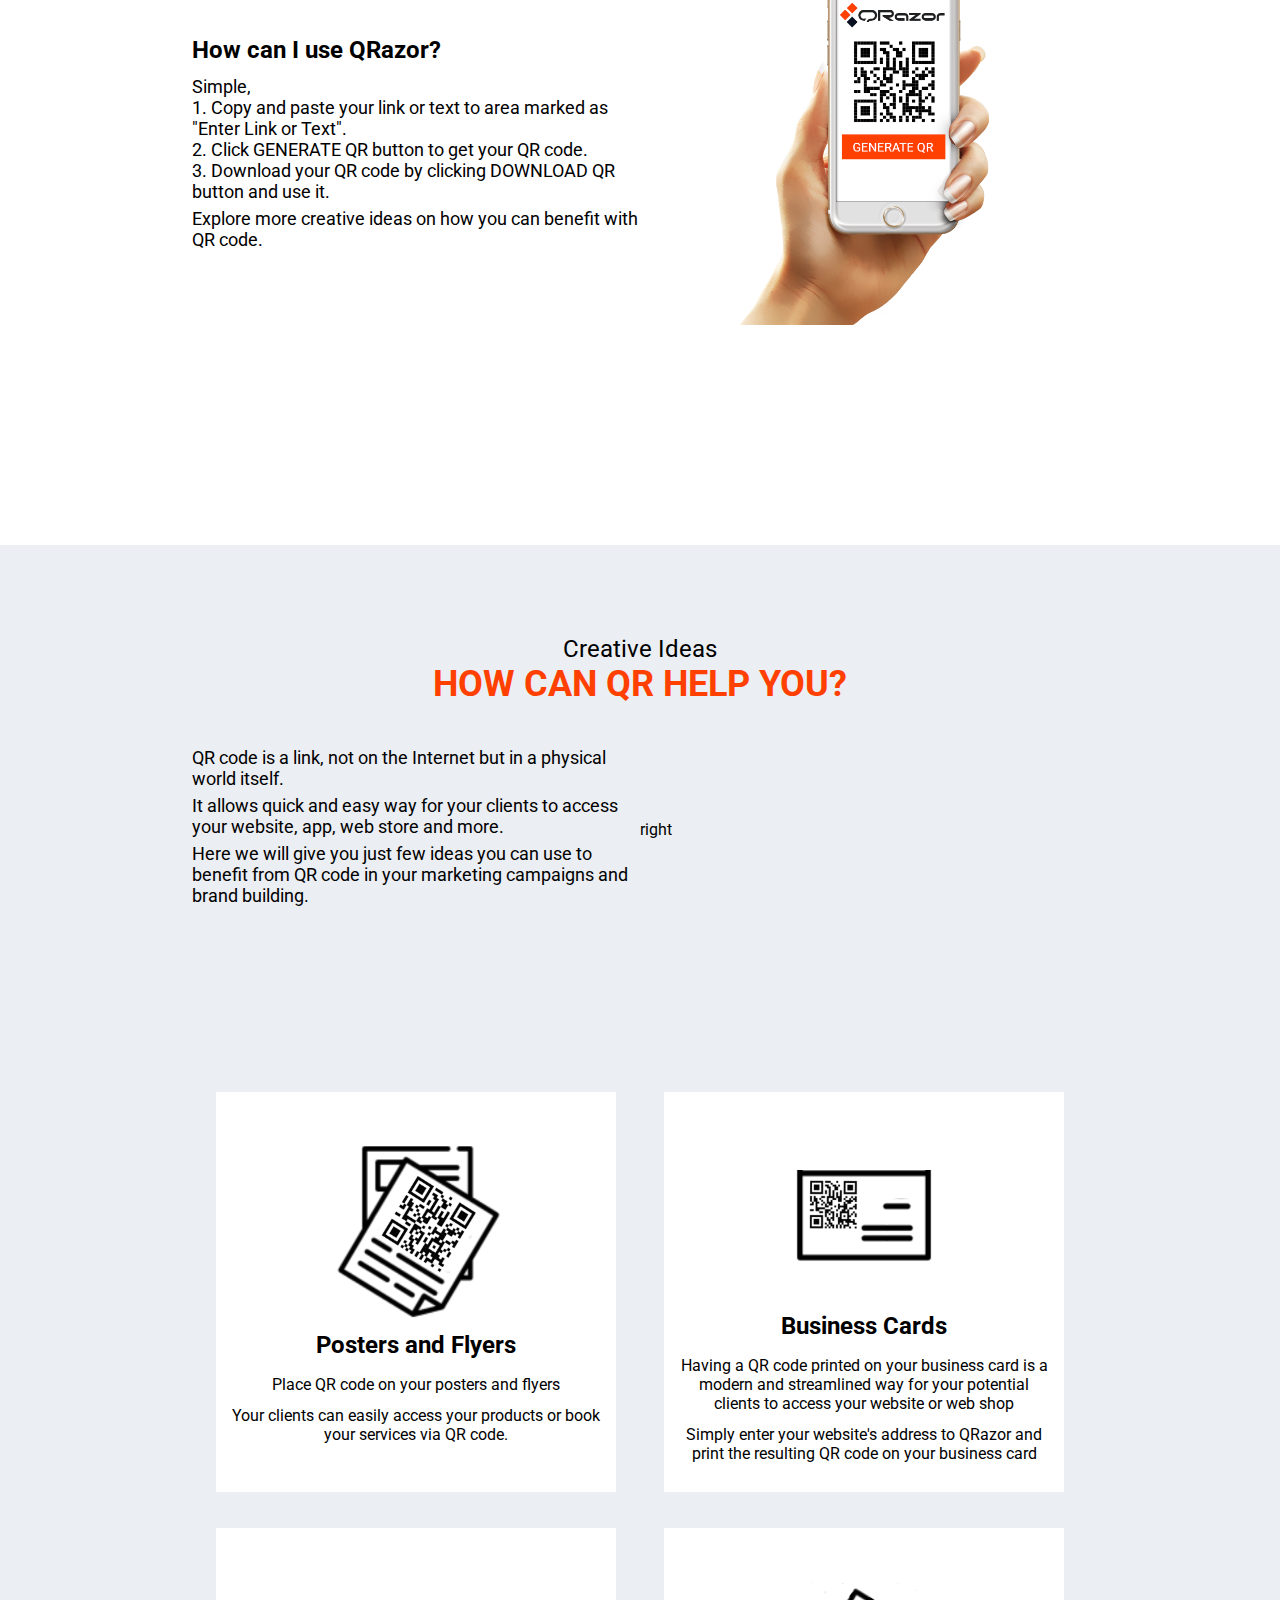
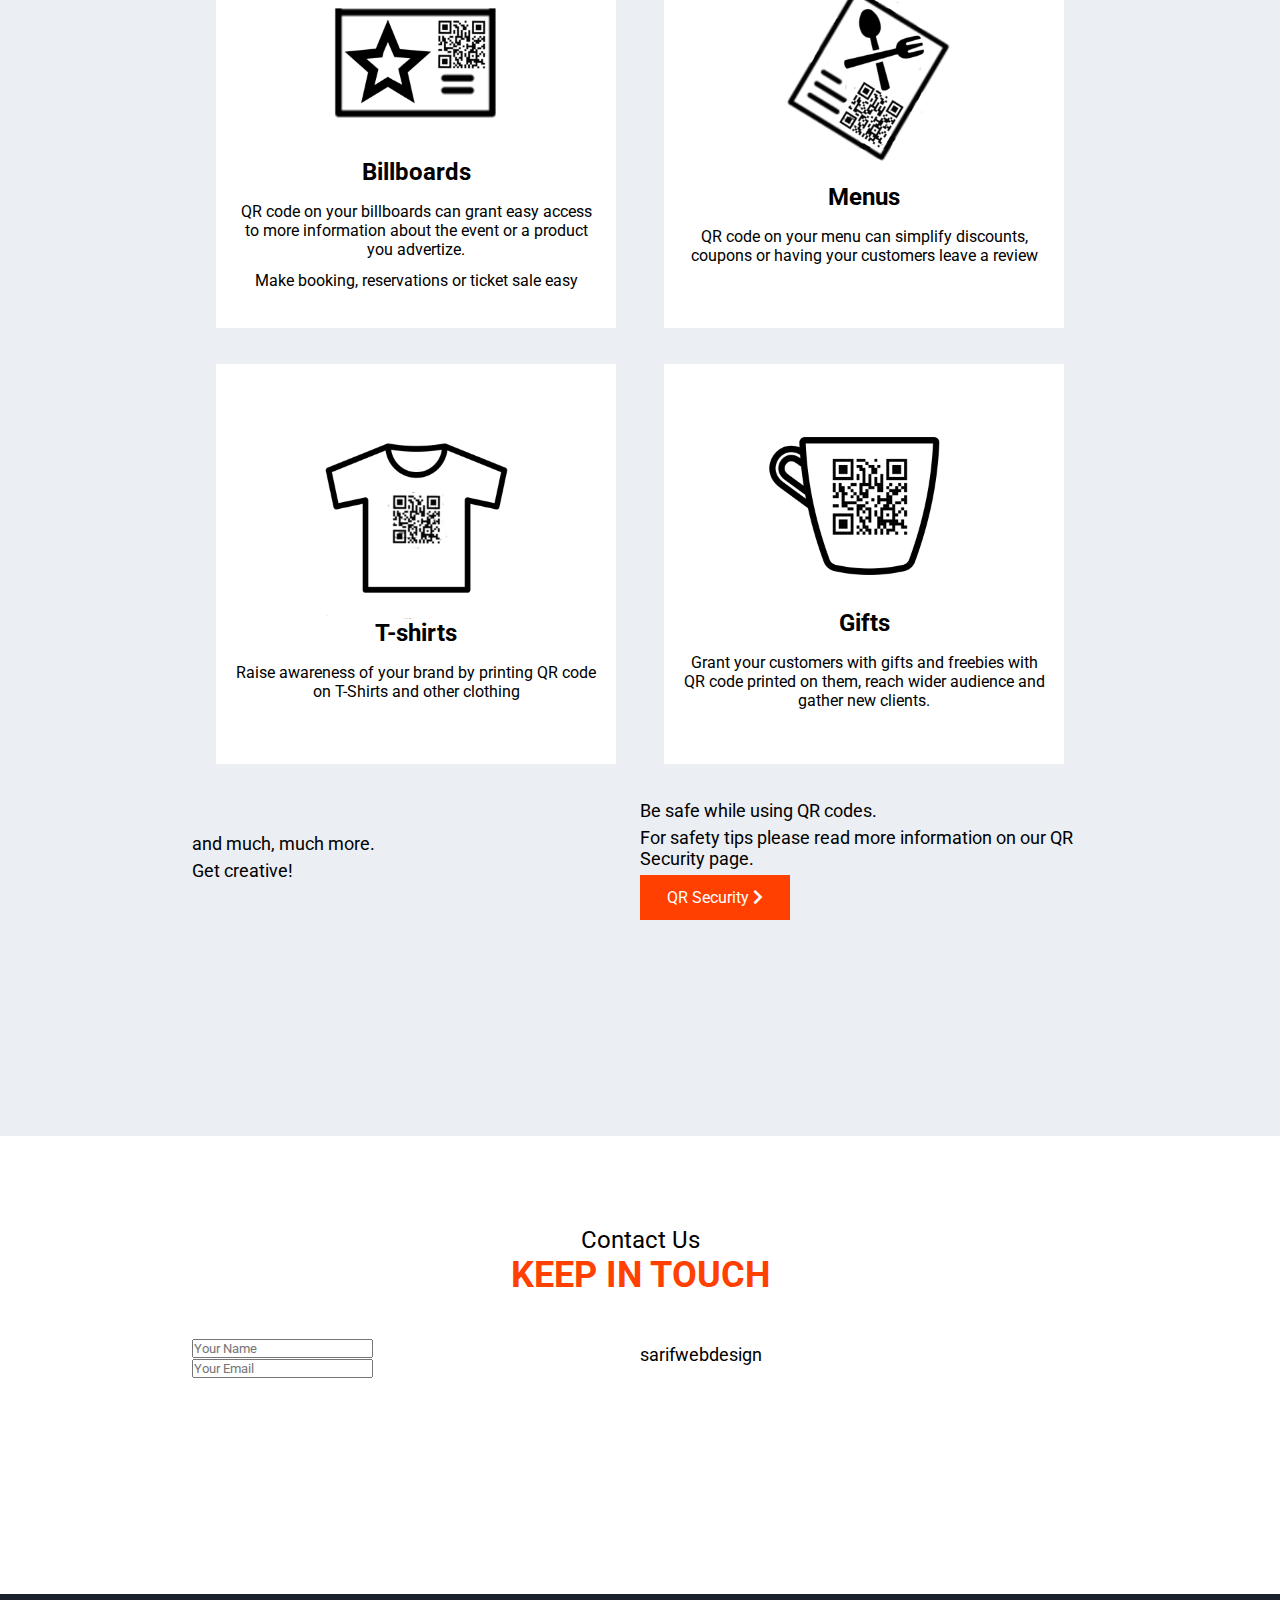
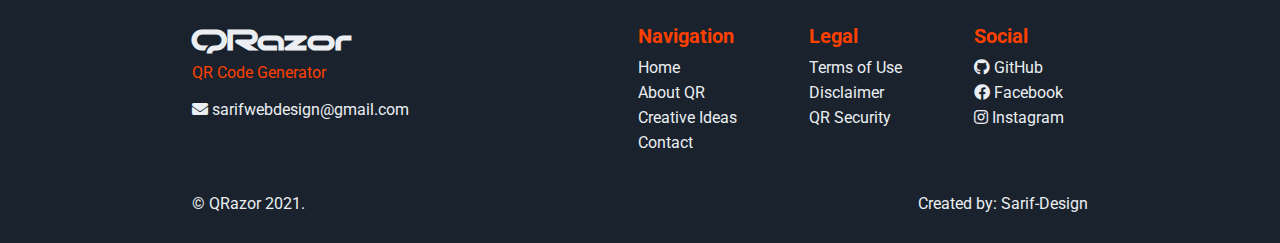
==== commit 0314c455: "v1.2.1 security page added." ====
--- a/index.html
+++ b/index.html
@@ -181,7 +181,9 @@
         <p>
           It allows quick and easy way for your clients to access your website, app, web store and more.
         </p>
-
+        <p>
+          Here we will give you just few ideas you can use to benefit from QR code in your marketing campaigns and brand building.
+        </p>
       </div>
       <div class="half">right</div>
     </div>
@@ -259,7 +261,15 @@
           Get creative!
         </p>
       </div>
-      <div class="half">right</div>
+      <div class="half">
+        <p>
+          Be safe while using QR codes.
+        </p>
+        <p>
+          For safety tips please read more information on our QR Security page.
+        </p>
+        <a href="security.html" class="btn">QR Security <i class="fas fa-chevron-right"></i></a>
+      </div>
     </div>
   </div>
 </section>
@@ -326,7 +336,7 @@
             <ul>
               <li><a href="terms.html">Terms of Use</a></li>
               <li><a href="disclaimer.html">Disclaimer</a></li>
-              <li><a href="faq.html">FAQ</a></li>
+              <li><a href="security.html">QR Security</a></li>
             </ul>
           </div>
           <div class="footer-bigger-box">
--- a/css/style.css
+++ b/css/style.css
@@ -44,7 +44,7 @@
   text-align: center;
   text-decoration: none;
   display: inline-block;
-  margin: 0 10px;
+  /* margin: 0 10px; */
   padding: 12px 0;
   background-color: #ff4000;
   color: #fff;
@@ -343,6 +343,7 @@
 .idea-box h4 {
   font-size: 24px;
   margin-bottom: 16px;
+  text-align: center;
 }
 
 .idea-box p {
@@ -470,6 +471,12 @@
     width: 100%;
     margin-bottom: 30px;
   }
+
+  .idea-box {
+    width: 100%;
+    height: initial;
+    min-height: 400px;
+  }
 }
 
 @media (max-width:680px){
